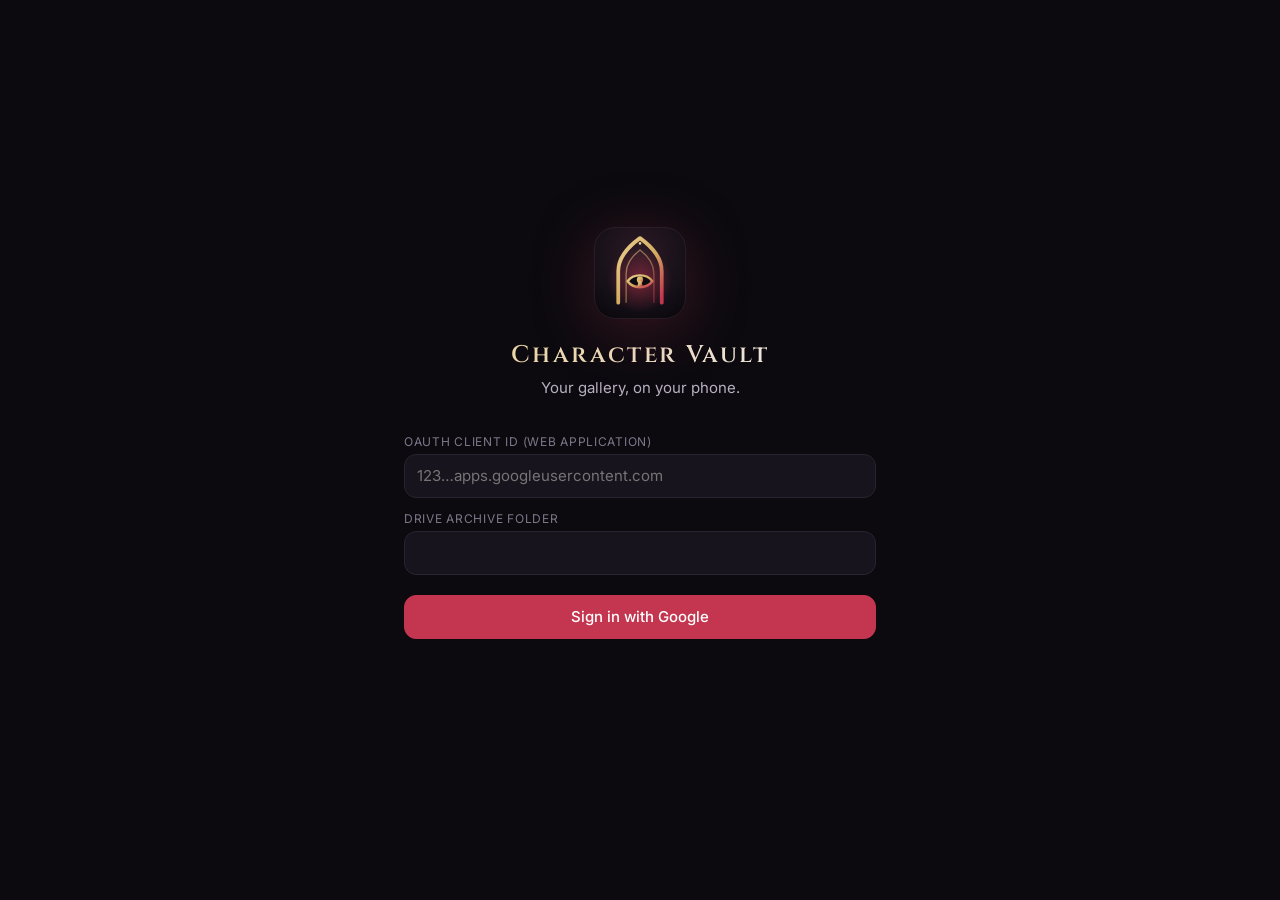
==== web_app/index.html @ b10f339a "9.0.5: no local budget on PC and phone (OpenAI balance is the limit); phone keeps refusal reasons vi" ====
<!doctype html>
<html lang="en">
<head>
<meta charset="utf-8">
<meta name="viewport" content="width=device-width, initial-scale=1, viewport-fit=cover">
<meta name="theme-color" content="#0c0a0f">
<title>Character Vault</title>
<link rel="manifest" href="manifest.webmanifest">
<link rel="icon" href="icon-192.png">
<link rel="apple-touch-icon" href="icon-192.png">
<link rel="preconnect" href="https://fonts.googleapis.com">
<link href="https://fonts.googleapis.com/css2?family=Cinzel:wght@600&family=Inter:wght@400;500;600&display=swap" rel="stylesheet">
<script>
if (!window.CVNative) {
  const authScript = document.createElement("script");
  authScript.src = "https://accounts.google.com/gsi/client";
  authScript.async = true;
  document.head.appendChild(authScript);
}
</script>
<style>
:root{
  --bg0:#0c0a0f;--bg1:#121016;--bg2:#18141d;--bg3:#201b26;--bg4:#29222f;
  --border:#2a2330;--border2:#3b3243;--text:#efe9f2;--text2:#b8afc1;--text3:#7f768a;
  --accent:#c4364f;--accent2:#d84b65;--accent-soft:#3a1b24;--gold:#d4ac62;--ok:#4cc38a;--warn:#e5a84a;--danger:#ec5b5b;--ai:#a48bff;
  --r:14px;--safe-b:env(safe-area-inset-bottom,0px);--safe-t:env(safe-area-inset-top,0px);
}
*{box-sizing:border-box;-webkit-tap-highlight-color:transparent}
html,body{margin:0;background:var(--bg0);color:var(--text);font:15px/1.45 Inter,system-ui,sans-serif;overscroll-behavior-y:contain}
button,input,select,textarea{font:inherit;color:inherit}
button{cursor:pointer}
.hidden{display:none!important}
header.top{position:sticky;top:0;z-index:20;background:linear-gradient(var(--bg0) 75%,rgba(12,10,15,.85));padding:calc(10px + var(--safe-t)) 14px 8px;backdrop-filter:blur(8px)}
.brand{display:flex;align-items:center;gap:10px}
.brand img{width:30px;height:30px;border-radius:8px}
.brand h1{font:600 15px/1 Cinzel,serif;letter-spacing:.08em;margin:0;flex:1;white-space:nowrap;overflow:hidden;text-overflow:ellipsis}
.brand small{display:block;font:500 11px Inter;color:var(--text3);letter-spacing:0;margin-top:3px}
.icon-btn{width:38px;height:38px;border-radius:12px;border:1px solid var(--border);background:var(--bg2);display:grid;place-items:center;padding:0;flex:none}
.icon-btn svg{width:19px;height:19px;stroke:var(--text2);fill:none;stroke-width:1.8;stroke-linecap:round;stroke-linejoin:round}
.icon-btn.on{background:var(--accent-soft);border-color:var(--accent)}
.icon-btn.on svg{stroke:var(--accent2)}
.searchrow{display:flex;gap:8px;margin-top:10px}
.search{flex:1;display:flex;align-items:center;gap:8px;background:var(--bg2);border:1px solid var(--border);border-radius:12px;padding:0 12px;height:42px}
.search svg{width:17px;height:17px;stroke:var(--text3);fill:none;stroke-width:2;flex:none}
.search input{flex:1;background:none;border:0;outline:0;min-width:0}
.chips{display:flex;gap:6px;overflow-x:auto;padding:10px 0 2px;scrollbar-width:none}
.chips::-webkit-scrollbar{display:none}
.chip{flex:none;border:1px solid var(--border);background:var(--bg2);color:var(--text2);border-radius:999px;padding:6px 12px;font-size:13px;white-space:nowrap}
.chip.on{background:var(--accent);border-color:var(--accent);color:#fff}
.chip.x::after{content:" ×";opacity:.8}
main{padding:6px 10px calc(84px + var(--safe-b))}
.status{color:var(--text3);font-size:12.5px;padding:2px 4px 8px;display:flex;justify-content:space-between;gap:8px}
.grid{display:grid;grid-template-columns:repeat(auto-fill,minmax(108px,1fr));gap:6px}
.card{position:relative;aspect-ratio:4/5;border-radius:10px;overflow:hidden;background:var(--bg2);border:0;padding:0}
.card img{width:100%;height:100%;object-fit:cover;display:block;opacity:0;transition:opacity .25s}
.card img.ok{opacity:1}
.card .badge{position:absolute;top:5px;right:5px;font-size:11px;background:rgba(12,10,15,.72);border-radius:999px;padding:1px 6px;color:var(--gold)}
.card .ph{position:absolute;inset:0;display:grid;place-items:center;color:var(--text3);font-size:11px;padding:6px;text-align:center}
/* Never draw an image title over its pixels. Keep names in details and accessibility labels. */
.card .ph:has(+ img.ok){display:none}
.card.blur img{filter:blur(14px)}
.sentinel{height:40px}
.pending{margin:0 0 14px}
.pending .ph-head{display:flex;align-items:center;gap:8px;margin:2px 4px 8px;font-size:13px;color:var(--text2)}
.pending .ph-head b{color:var(--gold);font-weight:600}
.pending .row-scroll{display:flex;gap:6px;overflow-x:auto;scrollbar-width:none;padding-bottom:2px}
.pending .row-scroll::-webkit-scrollbar{display:none}
.pending .card{flex:none;width:96px;border:1px dashed var(--gold)}
.pending .card .badge{color:var(--gold);left:5px;right:auto}
.list{display:grid;grid-template-columns:repeat(auto-fill,minmax(150px,1fr));gap:10px}
.ent{background:var(--bg1);border:1px solid var(--border);border-radius:var(--r);overflow:hidden;text-align:left;padding:0}
.ent .cv{aspect-ratio:4/5;background:var(--bg2)}
.ent .cv img{width:100%;height:100%;object-fit:cover;display:block;opacity:0;transition:opacity .25s}
.ent .cv img.ok{opacity:1}
.ent b{display:block;padding:8px 10px 0;font-weight:600;font-size:14px;white-space:nowrap;overflow:hidden;text-overflow:ellipsis}
.ent span{display:block;padding:0 10px 9px;color:var(--text3);font-size:12px}
.section-title{display:flex;align-items:center;gap:10px;margin:6px 4px 12px}
.section-title h2{font:600 18px Cinzel,serif;margin:0;flex:1;letter-spacing:.04em}
nav.tabs{position:fixed;left:0;right:0;bottom:0;z-index:30;display:grid;grid-template-columns:repeat(7,1fr);background:rgba(18,16,22,.96);border-top:1px solid var(--border);padding:6px 4px calc(6px + var(--safe-b));backdrop-filter:blur(10px)}
nav.tabs button{background:none;border:0;display:flex;flex-direction:column;align-items:center;gap:3px;font-size:10px;color:var(--text3);padding:4px 0;min-width:0}
nav.tabs button span{max-width:100%;overflow:hidden;text-overflow:ellipsis;white-space:nowrap}
nav.tabs svg{width:22px;height:22px;stroke:currentColor;fill:none;stroke-width:1.8;stroke-linecap:round;stroke-linejoin:round}
nav.tabs button.on{color:var(--accent2)}
nav.tabs .add{color:#fff}
nav.tabs .add span.ic{background:var(--accent);width:44px;height:30px;border-radius:12px;display:grid;place-items:center}
.sheet{position:fixed;inset:0;z-index:50;background:var(--bg0);overflow-y:auto;-webkit-overflow-scrolling:touch}
.sheet .bar{position:sticky;top:0;z-index:2;display:flex;align-items:center;gap:8px;padding:calc(8px + var(--safe-t)) 10px 8px;background:rgba(12,10,15,.9);backdrop-filter:blur(8px)}
.sheet .bar .t{flex:1;font-weight:600;white-space:nowrap;overflow:hidden;text-overflow:ellipsis}
.viewer{position:relative;background:#000;height:62vh;overflow:auto;display:flex;align-items:center;justify-content:center;touch-action:pan-x pan-y pinch-zoom}
.viewer img{max-width:100%;max-height:100%;object-fit:contain;transition:transform .2s}
.viewer.zoom{display:block}
.viewer.zoom img{max-width:none;max-height:none;width:250%}
.viewer .spin{position:absolute;bottom:10px;left:50%;transform:translateX(-50%);font-size:12px;color:var(--text2);background:rgba(0,0,0,.5);padding:3px 10px;border-radius:999px}
.info{padding:14px 14px calc(30px + var(--safe-b))}
.info h3{font-size:18px;margin:0 0 4px;display:flex;gap:8px;align-items:flex-start}
.info h3 span{flex:1}
.meta{color:var(--text3);font-size:12.5px;margin-bottom:12px}
.row{display:flex;gap:8px;align-items:center;flex-wrap:wrap;margin:10px 0}
.stars button{background:none;border:0;padding:2px;font-size:24px;line-height:1;color:var(--border2)}
.stars button.on{color:var(--gold)}
.fav{font-size:22px;background:var(--bg2);border:1px solid var(--border);border-radius:12px;height:40px;min-width:44px}
.fav.on{background:var(--accent-soft);border-color:var(--accent)}
.lbl{font-size:11px;letter-spacing:.08em;color:var(--text3);text-transform:uppercase;margin:16px 0 6px}
.tagwrap{display:flex;flex-wrap:wrap;gap:6px}
.tag{border:1px solid var(--border);background:var(--bg2);border-radius:999px;padding:4px 10px;font-size:12.5px;color:var(--text2)}
.tag.p{border-color:var(--accent);color:var(--text)}
.tag.t{border-color:#2f5a49;color:#bfe9d6}
.desc{color:var(--text2);font-size:14px;white-space:pre-wrap}
textarea,input.txt,select{width:100%;background:var(--bg2);border:1px solid var(--border);border-radius:12px;padding:10px 12px;outline:0}
textarea{min-height:76px;resize:vertical}
.btn{border:1px solid var(--border2);background:var(--bg3);border-radius:12px;padding:10px 14px;font-weight:500;display:inline-flex;align-items:center;gap:8px}
.btn.primary{background:var(--accent);border-color:var(--accent);color:#fff}
.btn svg{width:18px;height:18px;flex:none;stroke:currentColor;fill:none;stroke-width:1.8;stroke-linecap:round;stroke-linejoin:round}
a.btn{color:var(--text);text-decoration:none}
label.btn{cursor:pointer}
.btn.wide{width:100%;justify-content:center}
.btn:disabled{opacity:.5}
.panel{background:var(--bg1);border:1px solid var(--border);border-radius:var(--r);padding:16px;margin-bottom:14px}
.panel h4{margin:0 0 6px;font-size:15px}
.muted{color:var(--text3);font-size:13px}
.up{display:flex;gap:10px;align-items:center;padding:8px 0;border-bottom:1px solid var(--border)}
.up img{width:48px;height:48px;border-radius:8px;object-fit:cover;background:var(--bg2)}
.up .n{flex:1;min-width:0}
.up .n b{display:block;font-weight:500;font-size:13.5px;white-space:nowrap;overflow:hidden;text-overflow:ellipsis}
.up progress{width:100%;height:5px;accent-color:var(--accent)}
.toast{position:fixed;left:50%;bottom:calc(86px + var(--safe-b));transform:translateX(-50%);z-index:80;background:var(--bg4);border:1px solid var(--border2);padding:10px 16px;border-radius:12px;font-size:13.5px;max-width:92vw;box-shadow:0 8px 30px rgba(0,0,0,.5)}
.banner{background:var(--accent-soft);border:1px solid var(--accent);border-radius:12px;padding:10px 12px;margin:0 0 10px;display:flex;gap:10px;align-items:center;font-size:13.5px}
.banner span{flex:1}
.filters label{display:block;margin:12px 0 4px;font-size:12px;color:var(--text3);letter-spacing:.06em;text-transform:uppercase}
.switch{display:flex;align-items:center;justify-content:space-between;gap:10px;padding:10px 0}
.switch input{width:22px;height:22px;accent-color:var(--accent)}
.empty{color:var(--text3);text-align:center;padding:50px 20px}
.login{min-height:100vh;display:flex;flex-direction:column;justify-content:center;padding:24px;max-width:520px;margin:0 auto}
.login img{width:84px;height:84px;border-radius:20px;margin:0 auto 16px;display:block}
.login h1{font:600 24px Cinzel,serif;text-align:center;letter-spacing:.1em;margin:0 0 6px}
.login p{color:var(--text2);text-align:center;margin:0 0 22px}
.login label{display:block;font-size:12px;color:var(--text3);margin:12px 0 4px;letter-spacing:.06em;text-transform:uppercase}
@media(min-width:700px){.grid{grid-template-columns:repeat(auto-fill,minmax(150px,1fr))}.viewer{height:70vh}}

/* Ultimate statistics: responsive and touch-friendly, no external chart engine. */
.viz-kpis{display:grid;grid-template-columns:repeat(2,minmax(0,1fr));gap:9px;margin-bottom:14px}
.viz-kpi{background:var(--bg2);border:1px solid var(--border);border-radius:13px;padding:14px}
.viz-kpi strong{display:block;font-size:24px;letter-spacing:-.04em;font-variant-numeric:tabular-nums}
.viz-kpi span{font-size:11px;color:var(--text3);text-transform:uppercase;letter-spacing:.04em}
.viz-sub{color:var(--text3);font-size:12px;margin:4px 0 12px}
.viz-grid{display:grid;gap:12px;grid-template-columns:minmax(0,1fr)}
.viz-bar{display:grid;grid-template-columns:minmax(66px,105px) minmax(0,1fr) 40px;gap:7px;align-items:center;width:100%;padding:10px 1px;border:0;border-bottom:1px solid var(--border);background:transparent;text-align:left;font-size:12px;color:var(--text2)}
.viz-bar:active{opacity:.7}
.viz-bar .viz-track{height:11px;border-radius:9px;overflow:hidden;background:var(--bg4)}
.viz-bar .viz-fill{display:block;height:100%;border-radius:9px;background:linear-gradient(90deg,var(--accent),var(--gold))}
.viz-bar b{text-align:right;font-variant-numeric:tabular-nums;color:var(--text)}
.viz-donut{width:155px;height:155px;margin:8px auto;border-radius:50%;display:grid;place-items:center}
.viz-donut .center{width:113px;height:113px;border-radius:50%;background:var(--bg1);display:flex;align-items:center;justify-content:center;flex-direction:column}
.viz-donut strong{font-size:28px}
.viz-legend{display:flex;gap:6px;flex-wrap:wrap;justify-content:center}
.viz-legend span{font-size:11px;color:var(--text2)}
.viz-legend i{display:inline-block;width:8px;height:8px;border-radius:2px;margin-right:4px}
.viz-matrix{display:grid;gap:4px;overflow-x:auto;font-size:11px}
.viz-matrix button{min-height:32px;border:1px solid var(--border);border-radius:7px;font-weight:600;min-width:0}
.viz-matrix .viz-head{text-align:center;overflow:hidden;text-overflow:ellipsis;white-space:nowrap;color:var(--text2);font-size:10px;align-self:center}
.viz-matrix .viz-row-head{text-align:right;padding-right:5px;overflow:hidden;text-overflow:ellipsis;white-space:nowrap}
.viz-timeline{width:100%;height:auto;display:block;min-height:124px;max-height:220px}
@media(min-width:780px){.viz-kpis{grid-template-columns:repeat(4,1fr)}.viz-grid{grid-template-columns:minmax(0,1.4fr) minmax(240px,1fr)}}
</style>
<link rel="stylesheet" href="ui72.css">
</head>
<body>
<div id="app"></div>
<script>
"use strict";
/* ============================================================= costanti e stato */
const SCOPE = "https://www.googleapis.com/auth/drive";
const API = "https://www.googleapis.com/drive/v3";
const UPLOAD = "https://www.googleapis.com/upload/drive/v3";
const DEFAULT_ROOT = "";
const INDEX_NAME = "indice_web.json.gz";
const PAGE = 120;
const GROUPS = {donna: "Women", uomo: "Men", altro: "Creatures and others"};

const S = {
  token: null, tokenExp: 0, tokenClient: null, pendingLogin: null,
  folders: null, index: null, byId: new Map(), entById: new Map(), thingById: new Map(), hay: new Map(),
  ops: load("cv_ops", []), query: "", filters: load("cv_filters", {}), view: "gallery", list: [], shown: 0,
  statsFilters: load("cv_v7_stats_filters", {hair_color:"black",eye_color:"green",logic:"AND"}),
  packs: new Map(), packOrder: [], packWait: new Map(), detailList: [], blurExplicit: load("cv_blur", false),
  pending: [], localUploads: new Map(),
};
function load(k, d){ try { const v = localStorage.getItem(k); return v ? JSON.parse(v) : d; } catch(e){ return d; } }
function save(k, v){ try { localStorage.setItem(k, JSON.stringify(v)); } catch(e){} }
const $ = (sel, root=document) => root.querySelector(sel);
function esc(s){ return String(s ?? "").replace(/[&<>"']/g, c => ({"&":"&amp;","<":"&lt;",">":"&gt;",'"':"&quot;","'":"&#39;"}[c])); }
function displayLabel(value){ return S.index?.labels?.[value] || value; }
function norm(s){ return String(s || "").normalize("NFD").replace(/[̀-ͯ]/g, "").toLowerCase(); }
function folderId(text){ const m = String(text||"").match(/\/folders\/([A-Za-z0-9_-]{10,})/) || String(text||"").match(/[?&]id=([A-Za-z0-9_-]{10,})/); return m ? m[1] : (/^[A-Za-z0-9_-]{10,}$/.test(String(text||"").trim()) ? String(text).trim() : ""); }
function toast(text, ms=3200){ const t = document.createElement("div"); t.className = "toast"; t.textContent = text; document.body.appendChild(t); setTimeout(() => t.remove(), ms); }
const ICONS = {
  grid:'<rect x="3" y="3" width="7" height="7" rx="1.6"/><rect x="14" y="3" width="7" height="7" rx="1.6"/><rect x="3" y="14" width="7" height="7" rx="1.6"/><rect x="14" y="14" width="7" height="7" rx="1.6"/>',
  users:'<circle cx="9" cy="8" r="3.5"/><path d="M2.5 20c0-3.6 2.9-6 6.5-6s6.5 2.4 6.5 6"/><path d="M16 4.5a3.5 3.5 0 0 1 0 7M18 14c2.2.6 3.5 2.6 3.5 6"/>',
  layers:'<path d="m12 3 9 5-9 5-9-5z"/><path d="m3 13 9 5 9-5"/>',
  plus:'<path d="M12 5v14M5 12h14"/>', cog:'<circle cx="12" cy="12" r="3"/><path d="M19.4 15a1.7 1.7 0 0 0 .3 1.8l.1.1a2 2 0 1 1-2.8 2.8l-.1-.1a1.7 1.7 0 0 0-1.8-.3 1.7 1.7 0 0 0-1 1.5V21a2 2 0 1 1-4 0v-.1a1.7 1.7 0 0 0-1.1-1.5 1.7 1.7 0 0 0-1.8.3l-.1.1a2 2 0 1 1-2.8-2.8l.1-.1a1.7 1.7 0 0 0 .3-1.8 1.7 1.7 0 0 0-1.5-1H3a2 2 0 1 1 0-4h.1a1.7 1.7 0 0 0 1.5-1.1 1.7 1.7 0 0 0-.3-1.8l-.1-.1a2 2 0 1 1 2.8-2.8l.1.1a1.7 1.7 0 0 0 1.8.3H9a1.7 1.7 0 0 0 1-1.5V3a2 2 0 1 1 4 0v.1a1.7 1.7 0 0 0 1 1.5 1.7 1.7 0 0 0 1.8-.3l.1-.1a2 2 0 1 1 2.8 2.8l-.1.1a1.7 1.7 0 0 0-.3 1.8V9a1.7 1.7 0 0 0 1.5 1H21a2 2 0 1 1 0 4h-.1a1.7 1.7 0 0 0-1.5 1z"/>',
  search:'<circle cx="11" cy="11" r="7"/><path d="m20 20-3.5-3.5"/>', filter:'<path d="M3 5h18l-7 8v6l-4 2v-8z"/>',
  back:'<path d="M15 5l-7 7 7 7"/>', refresh:'<path d="M20 11a8 8 0 0 0-14.6-4.5L3 9"/><path d="M3 4v5h5"/><path d="M4 13a8 8 0 0 0 14.6 4.5L21 15"/><path d="M21 20v-5h-5"/>',
  download:'<path d="M12 3v12"/><path d="m7 10 5 5 5-5"/><path d="M4 17v2a2 2 0 0 0 2 2h12a2 2 0 0 0 2-2v-2"/>', edit:'<path d="M4 20h4L19 9l-4-4L4 16z"/>',
  ext:'<path d="M14 4h6v6"/><path d="M20 4 10 14"/><path d="M19 14v5a1 1 0 0 1-1 1H5a1 1 0 0 1-1-1V6a1 1 0 0 1 1-1h5"/>', camera:'<path d="M4 8h3l2-3h6l2 3h3v11H4z"/><circle cx="12" cy="13" r="3.5"/>',
  image:'<rect x="3" y="4" width="18" height="16" rx="2"/><circle cx="8.5" cy="9.5" r="1.5"/><path d="m21 16-5-5-9 9"/>',
};
const ico = n => `<svg viewBox="0 0 24 24">${ICONS[n]}</svg>`;
// Logo inside the page (7.2): never a broken image, animated on the welcome/loading screens.
let logoSeq = 0;
function logoSvg(size, cls=""){
  const n = ++logoSeq, g = "cvlg" + n, bg = "cvlb" + n, gl = "cvlw" + n;
  return `<svg class="cv-logo ${cls}" width="${size}" height="${size}" viewBox="0 0 512 512" aria-hidden="true">
    <defs><linearGradient id="${g}" x1="0" y1="0" x2=".9" y2="1"><stop offset="0" stop-color="#ead08f"/><stop offset=".55" stop-color="#d4ac62"/><stop offset="1" style="stop-color:var(--accent)"/></linearGradient>
      <radialGradient id="${bg}" cx=".5" cy=".3" r=".8"><stop offset="0" stop-color="#2d1a26"/><stop offset=".7" stop-color="#140f17"/><stop offset="1" stop-color="#0a080c"/></radialGradient>
      <radialGradient id="${gl}" cx=".5" cy=".58" r=".35"><stop offset="0" style="stop-color:var(--accent)" stop-opacity=".5"/><stop offset="1" style="stop-color:var(--accent)" stop-opacity="0"/></radialGradient></defs>
    <rect x="12" y="12" width="488" height="488" rx="112" fill="url(#${bg})"/>
    <rect class="lg-glow" x="12" y="12" width="488" height="488" rx="112" fill="url(#${gl})"/>
    <rect x="13.5" y="13.5" width="485" height="485" rx="110" fill="none" stroke="#3b2a36" stroke-width="3"/>
    <path class="lg-draw" pathLength="1" d="M140 414 V246 C140 166 198 112 256 70 C314 112 372 166 372 246 V414" fill="none" stroke="url(#${g})" stroke-width="20" stroke-linejoin="round" stroke-linecap="round"/>
    <path class="lg-draw lg-d2" pathLength="1" d="M182 414 V258 C182 204 218 162 256 133 C294 162 330 204 330 258 V414" fill="none" stroke="url(#${g})" stroke-width="7" stroke-opacity=".55"/>
    <path class="lg-draw lg-d3" pathLength="1" d="M112 414 H400" fill="none" stroke="url(#${g})" stroke-width="20" stroke-linecap="round"/>
    <g class="lg-eye"><path d="M190 300 C220 258 292 258 322 300 C292 342 220 342 190 300 Z" fill="#0d0a10" stroke="url(#${g})" stroke-width="13" stroke-linejoin="round"/>
      <circle cx="256" cy="292" r="17" fill="url(#${g})"/><path d="M248 298 L242 326 H270 L264 298 Z" fill="url(#${g})"/></g>
    <circle class="lg-star" cx="256" cy="98" r="7" fill="#ead08f"/></svg>`;
}

/* ============================================================= accesso Google */
// Dentro l'app Android (CVNative): accesso con l'account del telefono, senza ID client da incollare.
const NATIVE = !!window.CVNative;
function clientId(){ return NATIVE ? "android" : (localStorage.getItem("cv_client_id") || ""); }
function rootId(){ return folderId(localStorage.getItem("cv_root") || DEFAULT_ROOT); }
function restoreToken(){
  try { const t = JSON.parse(sessionStorage.getItem("cv_token") || "null"); if (t && t.exp > Date.now()) { S.token = t.v; S.tokenExp = t.exp; } } catch(e){}
}
function initAuth(){
  if (S.tokenClient || !window.google?.accounts?.oauth2 || !clientId()) return !!S.tokenClient;
  S.tokenClient = google.accounts.oauth2.initTokenClient({
    client_id: clientId(), scope: SCOPE,
    callback: r => {
      const p = S.pendingLogin; S.pendingLogin = null;
      if (r.error) { p?.rej(new Error(r.error_description || r.error)); return; }
      S.token = r.access_token; S.tokenExp = Date.now() + (Number(r.expires_in || 3600) - 90) * 1000;
      try { sessionStorage.setItem("cv_token", JSON.stringify({v: S.token, exp: S.tokenExp})); } catch(e){}
      localStorage.setItem("cv_logged", "1");
      p?.res();
    },
    error_callback: e => { const p = S.pendingLogin; S.pendingLogin = null; p?.rej(new Error(e?.message || e?.type || "sign-in canceled")); },
  });
  return true;
}
function setToken(value, seconds){
  S.token = value; S.tokenExp = Date.now() + Math.max(60, Number(seconds || 3000) - 90) * 1000;
  try { sessionStorage.setItem("cv_token", JSON.stringify({v: S.token, exp: S.tokenExp})); } catch(e){}
  localStorage.setItem("cv_logged", "1");
}
let nativeWait = null;
window.__cvNativeToken = (token, seconds, error) => {
  const p = nativeWait; nativeWait = null;
  if (token) { setToken(token, seconds); p?.res(); } else p?.rej(new Error(error === "consent_required" ? "Google sign-in is required" : (error || "sign-in failed")));
};
function nativeLogin(interactive){
  if (nativeWait) return nativeWait.promise;
  let res, rej; const promise = new Promise((a, b) => { res = a; rej = b; });
  nativeWait = {res, rej, promise};
  window.CVNative.requestToken(!!interactive);
  return promise;
}
function login(prompt=""){
  if (NATIVE) return nativeLogin(prompt !== "");
  return new Promise((res, rej) => {
    if (!initAuth()) { rej(new Error("Google sign-in service has not loaded")); return; }
    S.pendingLogin = {res, rej};
    S.tokenClient.requestAccessToken({prompt});
  });
}
class AuthNeeded extends Error {}
async function api(url, opts={}, raw=false, retried=false){
  if (!S.token || Date.now() > S.tokenExp) {
    // Nell'app il token si rinnova da solo, in silenzio; nel browser serve un tocco su «Reconnect».
    if (NATIVE) { try { await nativeLogin(false); } catch(e) { showReconnect(); throw new AuthNeeded("session expired"); } }
    else { showReconnect(); throw new AuthNeeded("session expired"); }
  }
  const headers = Object.assign({Authorization: "Bearer " + S.token}, opts.headers || {});
  const r = await fetch(url, Object.assign({}, opts, {headers}));
  if (r.status === 401) {
    if (NATIVE && !retried) { window.CVNative.invalidateToken(S.token); S.token = null; return api(url, opts, raw, true); }
    S.token = null; showReconnect(); throw new AuthNeeded("session expired");
  }
  if (!r.ok && !raw) { let m = r.status + ""; try { m = (await r.json()).error.message || m; } catch(e){} throw new Error("Drive: " + m); }
  return r;
}
async function apiJson(url, opts){ return (await api(url, opts)).json(); }
function showReconnect(){
  if ($("#reconnect")) return;
  const b = document.createElement("div");
  b.id = "reconnect"; b.className = "banner"; b.style.cssText = "position:fixed;top:calc(8px + var(--safe-t));left:10px;right:10px;z-index:90";
  b.innerHTML = `<span>Google session expired.</span><button class="btn primary">Reconnect</button>`;
  b.querySelector("button").onclick = async () => { try { await login(NATIVE ? "consent" : ""); b.remove(); toast("Reconnected"); render(); } catch(e){ toast(e.message); } };
  document.body.appendChild(b);
}

/* ============================================================= Drive */
async function children(parent, name, folders, fresh=false){
  let q = `'${parent}' in parents and trashed=false`;
  if (name) q += ` and name='${name.replace(/'/g, "\\'")}'`;
  if (folders === true) q += " and mimeType='application/vnd.google-apps.folder'";
  const p = new URLSearchParams({q, fields: "files(id,name,modifiedTime,size,version)", pageSize: "100", supportsAllDrives: "true", includeItemsFromAllDrives: "true"});
  return (await apiJson(`${API}/files?${p}`, fresh ? {cache: "no-store"} : undefined)).files || [];
}
async function media(id){ return (await api(`${API}/files/${id}?alt=media&supportsAllDrives=true`)).arrayBuffer(); }
async function resolveFolders(){
  if (S.folders) return S.folders;
  const root = rootId();
  const web = (await children(root, "web", true))[0];
  if (!web) throw new Error("The archive has no web index yet. Open Character Vault on the desktop and wait for its first publication.");
  const mod = (await children(web.id, "modifiche", true))[0];
  S.folders = {root, web: web.id, modifiche: mod ? mod.id : ""};
  return S.folders;
}
async function gunzipJson(buf){
  const stream = new Blob([buf]).stream().pipeThrough(new DecompressionStream("gzip"));
  return JSON.parse(await new Response(stream).text());
}

/* ============================================================= indice */
async function loadIndex(force=false){
  const f = await resolveFolders();
  const file = (await children(f.web, INDEX_NAME, false, NATIVE))[0];
  if (!file) throw new Error("The desktop has not published an index yet.");
  const cache = await caches.open("cv-data");
  const key = "https://cv.local/index";
  const hit = await cache.match(key);
  // On Android, a Drive index can be overwritten under the same file ID.
  // Compare Drive's file version as well as its modification timestamp to
  // prevent a stale WebView cache from hiding newly published photographs.
  const revision = [file.id, file.version || "", file.modifiedTime || "", file.size || ""].join(":");
  const same = NATIVE ? hit?.headers.get("x-drive-revision") === revision
                      : hit?.headers.get("x-mod") === file.modifiedTime;
  if (!force && hit && same) {
    setIndex(await hit.json());
    return false;
  }
  const data = await gunzipJson(await media(file.id));
  await cache.put(key, new Response(JSON.stringify(data), {headers: {"x-mod": file.modifiedTime, "x-drive-revision": revision, "content-type": "application/json"}}));
  setIndex(data);
  return true;
}
async function loadCachedIndex(){
  try { const hit = await (await caches.open("cv-data")).match("https://cv.local/index"); if (hit) { setIndex(await hit.json()); return true; } } catch(e){}
  return false;
}
function setIndex(data){
  S.index = data;
  if (NATIVE) { try { window.CVNative.setContext(data.inbox || ""); } catch(e){} }
  S.byId = new Map(data.images.map(x => [x.i, x]));
  S.subjectById = new Map((data.subjects||[]).map(x=>[x.id,x]));
  S.entById = new Map(data.entities.map(x => [x.id, x]));
  S.thingById = new Map(data.things.map(x => [x.id, x]));
  // modifiche già applicate dal PC (indice generato dopo l'invio) non servono più
  S.ops = S.ops.filter(o => !(o.sent && data.generated_ts > o.sentAt + 180));
  save("cv_ops", S.ops);
  applyOverlay();
  S.hay = new Map();
}
function applyOverlay(){
  for (const o of S.ops) {
    if (o.image && S.byId.has(o.image)) {
      const it = S.byId.get(o.image);
      if (o.op === "favorite") it.fav = o.value ? 1 : 0;
      if (o.op === "rating") it.r = o.value;
      if (o.op === "notes") it.n = o.value;
      if (o.op === "title") it.t = o.value;
    }
    if (o.op === "entity_name" && S.entById.has(o.entity)) S.entById.get(o.entity).name = o.value || S.entById.get(o.entity).name;
    if (o.op === "thing_name" && S.thingById.has(o.thing)) S.thingById.get(o.thing).name = o.value || S.thingById.get(o.thing).name;
  }
}
function haystack(it){
  let h = S.hay.get(it.i);
  if (h === undefined) {
    const names = (it.e || []).map(id => S.entById.get(id)?.name || "").join(" ") + " " + (it.th || []).map(id => S.thingById.get(id)?.name || "").join(" ");
    h = norm([it.t, it.f, it.c, it.sc, it.s, it.st, it.cr, (it.tg || []).join(" "), it.d, it.n, names, it.i].join(" "));
    S.hay.set(it.i, h);
  }
  return h;
}

/* ============================================================= foto awaiting desktop processing */
// Le foto caricate (da questo o da un altro telefono) restano nella cartella di origine finché un PC non le
// importa: si mostrano subito, poi diventano records complete quando il PC ripubblica l'indice.
async function loadPending(){
  const inbox = S.index?.inbox;
  if (!inbox) { S.pending = []; return; }
  const p = new URLSearchParams({q: `'${inbox}' in parents and trashed=false and (mimeType contains 'image/' or mimeType contains 'video/')`,
    fields: "files(id,name,mimeType,createdTime,thumbnailLink,size)", orderBy: "createdTime desc", pageSize: "200",
    supportsAllDrives: "true", includeItemsFromAllDrives: "true"});
  try {
    // Already imported by the desktop (complete record in the gallery): do not list them twice.
    const done = new Set(S.index?.inbox_done || []);
    S.pending = ((await apiJson(`${API}/files?${p}`)).files || []).filter(f => !done.has(f.id));
  }
  catch(e) { if (!(e instanceof AuthNeeded)) S.pending = S.pending || []; }
}
async function pendingSrc(f){
  if (S.localUploads.has(f.id)) return S.localUploads.get(f.id);
  if (f.thumbnailLink) return f.thumbnailLink.replace(/=s\d+$/, "=s400");
  const u = URL.createObjectURL(new Blob([await media(f.id)])); S.localUploads.set(f.id, u); return u;
}
function pendingHtml(){
  if (!S.pending.length || S.query || activeFilterChips().length) return "";
  return `<section class="pending"><div class="ph-head">⏳ <b>${S.pending.length} awaiting desktop processing</b><span class="muted">· complete records appear after desktop processing</span></div>
    <div class="row-scroll">${S.pending.map(f => `<button class="card" data-pending="${esc(f.id)}">${(f.mimeType || "").startsWith("video/") ? '<div class="ph">▶ Video</div>' : `<img alt="" data-pid="${esc(f.id)}">`}<span class="badge">⏳</span></button>`).join("")}</div></section>`;
}
function bindPending(){
  document.querySelectorAll("img[data-pid]").forEach(img => {
    const f = S.pending.find(x => x.id === img.dataset.pid); if (!f) return;
    pendingSrc(f).then(u => { img.src = u; img.onload = () => img.classList.add("ok");
      img.onerror = async () => { if (img.dataset.retry) return; img.dataset.retry = "1"; f.thumbnailLink = ""; try { img.src = await pendingSrc(f); } catch(e){} }; }).catch(() => {});
  });
  document.querySelectorAll("[data-pending]").forEach(b => b.onclick = () => openPending(b.dataset.pending));
}
function openPending(id){
  const f = S.pending.find(x => x.id === id); if (!f) return;
  const d = document.createElement("div"); d.className = "sheet"; d.id = "detail";
  d.innerHTML = `<div class="bar"><button class="icon-btn" id="pback">${ico("back")}</button><div class="t">${esc(f.name)}</div></div>
    <div class="viewer"><img id="pimg" alt=""><div class="spin" id="pspin">loading…</div></div>
    <div class="info"><h3><span>${esc(f.name)}</span></h3>
      <div class="meta">Uploaded on ${new Date(f.createdTime).toLocaleString("en-US")}${f.size ? ` · ${f.size >= 1e6 ? (f.size / 1e6).toFixed(1) + " MB" : Math.max(1, Math.round(f.size / 1e3)) + " KB"}` : ""}</div>
      <div class="banner"><span>⏳ Awaiting desktop processing: when Character Vault opens on a desktop, the asset is imported, recognized and described by Codex, then appears here as a complete record.</span></div></div>`;
  document.body.appendChild(d); document.body.style.overflow = "hidden";
  history.pushState({detail: id}, "");
  $("#pback").onclick = () => history.back();
  if ((f.mimeType || "").startsWith("video/")) {
    if (S.localUploads.has(f.id)) {
      $("#pimg").outerHTML = '<video id="pvideo" controls playsinline style="max-width:100%;max-height:70vh"></video>';
      $("#pvideo").src = S.localUploads.get(f.id);
      $("#pspin")?.remove();
    } else {
      $("#pspin").remove();
      const viewer = d.querySelector(".viewer");
      viewer.insertAdjacentHTML("beforeend", playOverlay());
      $("#vplay").onclick = () => playVideo(f.id, f.name, viewer);
    }
    return;
  }
  const show = u => { $("#pimg").src = u; $("#pspin")?.remove(); };
  if (S.localUploads.has(f.id)) show(S.localUploads.get(f.id));
  else media(f.id).then(buf => { const u = URL.createObjectURL(new Blob([buf])); S.localUploads.set(f.id, u); show(u); })
    .catch(() => { const s = $("#pspin"); if (s) s.textContent = "preview unavailable"; });
}

// Foto inviate dal ritaglio nativo o da «Condividi»: compaiono subito tra quelle in attesa.
window.__cvNativeUploaded = async n => {
  toast(`${n} ${n === 1 ? "photo added" : "photos added"}: awaiting desktop processing`);
  await loadPending(); if (location.hash.startsWith("#/add")) go("#/"); else render();
};

/* ============================================================= riproduzione video */
// App Android: player nativo che trasmette da Drive (salto avanti/indietro, nessun download completo).
// Browser: il video viene scaricato e poi riprodotto nella pagina (i video lunghi richiedono tempo e dati).
async function playVideo(fileId, title, container){
  if (NATIVE && window.CVNative.playVideo) { window.CVNative.playVideo(fileId, title || "Video"); return; }
  container.innerHTML = `<div class="spin" id="vprog">downloading video…</div>`;
  try {
    const r = await api(`${API}/files/${fileId}?alt=media&supportsAllDrives=true`);
    const total = Number(r.headers.get("content-length") || 0);
    const reader = r.body.getReader(); const parts = []; let got = 0;
    for (;;) {
      const {done, value} = await reader.read(); if (done) break;
      parts.push(value); got += value.length;
      const p = $("#vprog"); if (p) p.textContent = total ? `download ${Math.round(got / total * 100)}% · ${(got / 1e6).toFixed(1)} MB` : `download ${(got / 1e6).toFixed(1)} MB`;
    }
    const url = URL.createObjectURL(new Blob(parts, {type: r.headers.get("content-type") || "video/mp4"}));
    detailUrls.push(url);
    container.innerHTML = `<video controls autoplay playsinline style="max-width:100%;max-height:100%"></video>`;
    const v = container.querySelector("video"); v.src = url;
    v.onerror = () => { container.innerHTML = `<div class="spin">the browser cannot play this format. Use Download original, or Convert to MP4 on the desktop</div>`; };
  } catch(e) { container.innerHTML = `<div class="spin">${esc(e.message)}</div>`; }
}
function playOverlay(){
  return `<button class="btn primary" id="vplay" style="position:absolute;left:50%;top:50%;transform:translate(-50%,-50%);font-size:17px;padding:14px 22px;box-shadow:0 6px 24px rgba(0,0,0,.6)">▶ Play</button>`;
}

/* ============================================================= modifiche dal telefono */
async function queueOp(op){
  op.at = Date.now() / 1000; op.sent = false;
  S.ops.push(op); save("cv_ops", S.ops); applyOverlay(); S.hay.delete(op.image);
  await flushOps();
}
async function flushOps(){
  const todo = S.ops.filter(o => !o.sent);
  if (!todo.length) return;
  try {
    const f = await resolveFolders();
    if (!f.modifiche) throw new Error("The archive changes folder is missing");
    const body = JSON.stringify(todo.map(({sent, sentAt, ...o}) => o));
    const name = `${Math.floor(Date.now()/1000)}_${Math.random().toString(36).slice(2,8)}.json`;
    await uploadSmall(new Blob([body], {type: "application/json"}), name, f.modifiche);
    const now = Date.now() / 1000;
    todo.forEach(o => { o.sent = true; o.sentAt = now; });
    save("cv_ops", S.ops);
  } catch(e) {
    if (!(e instanceof AuthNeeded)) toast("Edit saved on this device; it will be sent when the connection is available");
  }
}
async function uploadSmall(blob, name, parent){
  const boundary = "cv" + Math.random().toString(36).slice(2);
  const meta = JSON.stringify({name, parents: [parent]});
  const body = new Blob([`--${boundary}\r\nContent-Type: application/json; charset=UTF-8\r\n\r\n${meta}\r\n--${boundary}\r\nContent-Type: ${blob.type || "application/octet-stream"}\r\n\r\n`, blob, `\r\n--${boundary}--`]);
  return apiJson(`${UPLOAD}/files?uploadType=multipart&supportsAllDrives=true&fields=id`, {method: "POST", headers: {"Content-Type": `multipart/related; boundary=${boundary}`}, body});
}
function uploadLarge(file, parent, onProgress){
  return new Promise(async (resolve, reject) => {
    try {
      const init = await api(`${UPLOAD}/files?uploadType=resumable&supportsAllDrives=true&fields=id`, {
        method: "POST", headers: {"Content-Type": "application/json; charset=UTF-8", "X-Upload-Content-Type": file.type || "application/octet-stream", "X-Upload-Content-Length": String(file.size)},
        body: JSON.stringify({name: file.name || `photo_${Date.now()}.jpg`, parents: [parent]})});
      const location = init.headers.get("Location");
      if (!location) { // intestazione non esposta: caricamento in un'unica richiesta
        resolve(await uploadSmall(file, file.name || `photo_${Date.now()}.jpg`, parent)); onProgress(1); return;
      }
      const xhr = new XMLHttpRequest();
      xhr.open("PUT", location);
      xhr.upload.onprogress = e => e.lengthComputable && onProgress(e.loaded / e.total);
      xhr.onload = () => xhr.status < 300 ? resolve(JSON.parse(xhr.responseText || "{}")) : reject(new Error("upload: HTTP " + xhr.status));
      xhr.onerror = () => reject(new Error("network unavailable"));
      xhr.send(file);
    } catch(e) { reject(e); }
  });
}

/* ============================================================= visualizzazione dettaglio */
function loadDetailImage(it, img, spin){
  // Cropped cards (k) and original/preview media (p/o) are uploaded independently.
  // An already published crop is usable even when the full-resolution file has
  // not reached Drive. Original media still takes priority once available.
  const big = it.p || (it.mt === "video" ? "" : it.o);
  let cropped = "";
  const status = message => { if (spin?.isConnected) spin.textContent = message; };
  const show = (url, full=false) => {
    if (!img.isConnected || !url || (!full && img.dataset.big)) return;
    if (full) img.dataset.big = "1";
    img.onload = () => { if (img.isConnected && spin?.isConnected) spin.remove(); };
    img.onerror = () => {
      if (full) {
        // A bad remote preview must not hide a valid cropped thumbnail.
        delete img.dataset.big;
        if (cropped) { show(cropped); return; }
      }
      status(big ? "Remote image unavailable — try Refresh" : "Waiting for desktop to publish preview to Drive");
    };
    img.src = url;
  };
  thumbUrl(it).then(url => {
    if (!url) { if (!big) status("Waiting for desktop to publish preview to Drive"); return; }
    if (!img.isConnected) {
      if (url.startsWith("blob:")) URL.revokeObjectURL(url);
      return;
    }
    detailUrls.push(url);
    cropped = url;
    if (!img.dataset.big) show(url);
  }).catch(() => { if (!big) status("Preview download failed — try Refresh"); });
  if (big) {
    media(big).then(buf => {
      const url = URL.createObjectURL(new Blob([buf]));
      if (!img.isConnected) { URL.revokeObjectURL(url); return; }
      detailUrls.push(url);
      show(url, true);
    }).catch(err => {
      // If the original is temporarily unavailable, keep the usable crop.
      if (!cropped && !img.getAttribute("src"))
        status(err instanceof AuthNeeded ? "session expired" : "preview unavailable");
    });
  }
}

/* ============================================================= miniature a pacchetti */
async function pack(no){
  // Chiave = ID del file su Drive (non il numero): quando il PC rifà le miniature i numeri ripartono,
  // ma i file sono nuovi; con il numero il telefono mostrava le miniature vecchie fino al riavvio.
  const id = S.index.packs[String(no)];
  if (!id) throw new Error("bundle not listed in the index");
  if (S.packs.has(id)) return S.packs.get(id);
  if (S.packWait.has(id)) return S.packWait.get(id);
  const p = (async () => {
    const cache = await caches.open("cv-packs");
    const key = `https://cv.local/pack/${id}`;
    let hit = await cache.match(key), buf;
    if (hit) buf = await hit.arrayBuffer();
    else { buf = await media(id); await cache.put(key, new Response(buf)); }
    S.packs.set(id, buf); S.packOrder.push(id);
    while (S.packOrder.length > 24) S.packs.delete(S.packOrder.shift());   // memoria contenuta
    S.packWait.delete(id);
    return buf;
  })();
  S.packWait.set(id, p);
  p.catch(() => S.packWait.delete(id));
  return p;
}
// Cropped pack is authoritative. A missing pack is temporary: preserve an
// image tile, but never display the entire standing figure as its portrait cover.
function portraitFallback(it){
  const c = String(it?.c || "");
  const s = String(it?.s || "").toLowerCase();
  return ["Human","Humanoid","Undead","Creature","Robot","Alien","Fashion","Group"].includes(c) ||
    ["umano","creatura","robot"].includes(s);
}
async function fallbackThumb(it){
  if (!it || it.mt === "video") return "";
  const id = it.p || it.o;
  if (!id) return "";
  const input = URL.createObjectURL(new Blob([await media(id)]));
  if (!portraitFallback(it)) return input;
  try {
    // Temporary no-model head-and-shoulders crop until the PC repackages its
    // authoritative face-aware 4:5 gallery cards. Does not touch the original.
    const original = new Image();
    await new Promise((resolve, reject) => {
      original.onload = resolve; original.onerror = reject; original.src = input;
    });
    const w = original.naturalWidth, h = original.naturalHeight;
    if (!(w > 0 && h > 0)) throw new Error("unreadable preview");
    const cv = document.createElement("canvas"); cv.width = 320; cv.height = 400;
    const ctx = cv.getContext("2d"); if (!ctx) throw new Error("canvas unavailable");
    // Upper-body crop for common centered studio/full-body compositions.
    const ch = Math.min(h, w / 0.8, Math.max(w * 0.68, h * 0.46));
    const cw = Math.min(w, ch * 0.8);
    const sy = Math.min(Math.max(0, h - ch), h * 0.04);
    const sx = Math.max(0, (w - cw) / 2);
    ctx.drawImage(original, sx, sy, cw, ch, 0, 0, 320, 400);
    const blob = await new Promise(resolve => cv.toBlob(resolve, "image/jpeg", 0.84));
    if (!blob) throw new Error("crop encoding unavailable");
    URL.revokeObjectURL(input);
    return URL.createObjectURL(blob);
  } catch (_) {
    // Failed decoding must not make the photo disappear again.
    return input;
  }
}
async function thumbUrl(it){
  if (!it?.k) return fallbackThumb(it);
  const [no, off, len] = it.k;
  try {
    const buf = await pack(no);
    if (!Number.isSafeInteger(off) || !Number.isSafeInteger(len) || off < 0 || len < 4 || off + len > buf.byteLength) {
      // A partial/corrupt pack should not be served repeatedly from the persistent cache.
      const id = S.index.packs[String(no)];
      if (id) {
        S.packs.delete(id);
        await (await caches.open("cv-packs")).delete(`https://cv.local/pack/${id}`);
      }
      throw new Error("invalid thumbnail pack");
    }
    return URL.createObjectURL(new Blob([buf.slice(off, off + len)], {type: "image/jpeg"}));
  } catch(err) {
    const preview = await fallbackThumb(it).catch(() => "");
    if (preview) return preview;
    throw err;
  }
}
async function setThumb(img, src){
  if (!src || !img.isConnected || !img.dataset.loaded) {
    if (src?.startsWith("blob:")) URL.revokeObjectURL(src);
    if (!src && img.isConnected) delete img.dataset.loaded;
    return;
  }
  img.onload = () => { img.classList.add("ok"); delete img.dataset.tries; };
  img.onerror = () => {
    const old = img.getAttribute("src") || "";
    img.removeAttribute("src"); img.classList.remove("ok");
    if (old.startsWith("blob:")) URL.revokeObjectURL(old);
    // A fetched pack can contain undecodable bytes; fall back to the source preview.
    if (!img.dataset.fallback && S.byId.get(img.dataset.id)?.k) {
      img.dataset.fallback = "1";
      fallbackThumb(S.byId.get(img.dataset.id)).then(url => {
        if (url) setThumb(img, url); else thumbFailed(img, new Error("preview not available"));
      }).catch(err => thumbFailed(img, err));
    } else thumbFailed(img, new Error("image decoding failed"));
  };
  img.src = src;
}
const io = new IntersectionObserver(entries => {
  for (const en of entries) {
    const img = en.target;
    if (en.isIntersecting) {
      if (img.dataset.loaded) continue;
      img.dataset.loaded = "1";
      thumbUrl((()=>{const item=S.byId.get(img.dataset.id);
        const sub=img.dataset.uSubject&&S.subjectById?.get(img.dataset.uSubject);
        return sub?.sk?{...item,k:sub.sk}:item;})()).then(url => setThumb(img, url))
        .catch(err => thumbFailed(img, err));
    } else if (img.dataset.loaded) {
      const old = img.getAttribute("src") || "";
      if (old.startsWith("blob:")) URL.revokeObjectURL(old);
      img.removeAttribute("src"); img.classList.remove("ok");
      delete img.dataset.loaded; delete img.dataset.fallback;
    }
  }
}, {rootMargin: "600px 0px"});

// Retry failed pack requests; refresh the index when the desktop replaced a bundle.
let lastIndexReload = 0;
function thumbFailed(img, err){
  delete img.dataset.loaded;
  const tries = +(img.dataset.tries || 0) + 1;
  img.dataset.tries = tries;
  const msg = String(err && err.message || "");
  if (/not found|404|non trovato/i.test(msg) && Date.now() - lastIndexReload > 30000) {
    lastIndexReload = Date.now();
    loadIndex(true).then(() => renderListOnly()).catch(() => {});
    return;
  }
  if (err instanceof AuthNeeded || tries > 4) return;
  setTimeout(() => { if (img.isConnected) { io.unobserve(img); io.observe(img); } }, 1500 * tries);
}

/* ============================================================= filtri e ricerca */
function filtered(base){
  const f = S.filters, q = norm(S.query).trim();
  const plus = [], minus = [];
  (q.match(/-?"[^"]+"|\S+/g) || []).forEach(tok => { const neg = tok.startsWith("-"); const t = tok.replace(/^-/, "").replace(/"/g, ""); if (t) (neg ? minus : plus).push(t); });
  let list = base.filter(it => {
    if (f.fav && !it.fav) return false;
    if (f.minr && (it.r || 0) < f.minr) return false;
    if (f.cat && it.c !== f.cat) return false;
    if (f.subj && it.s !== f.subj) return false;
    if (f.style && it.st !== f.style) return false;
    if (f.rating && it.cr !== f.rating) return false;
    if (f.pending && it.a) return false;
    if (plus.length || minus.length) { const h = haystack(it); if (!plus.every(t => h.includes(t)) || minus.some(t => h.includes(t))) return false; }
    return true;
  });
  const sort = f.sort || "new";
  if (sort === "old") list = list.slice().reverse();
  else if (sort === "rating") list = list.slice().sort((a, b) => (b.r || 0) - (a.r || 0) || (b.fav - a.fav));
  else if (sort === "title") list = list.slice().sort((a, b) => (a.t || a.f).localeCompare(b.t || b.f, "en"));
  return list;
}
function activeFilterChips(){
  const f = S.filters, out = [];
  if (f.fav) out.push(["fav", "♥ Favorites"]);
  if (f.minr) out.push(["minr", "★ " + f.minr + "+"]);
  if (f.cat) out.push(["cat", displayLabel(f.cat)]); if (f.subj) out.push(["subj", displayLabel(f.subj)]); if (f.style) out.push(["style", displayLabel(f.style)]);
  if (f.rating) out.push(["rating", f.rating]); if (f.pending) out.push(["pending", "To analyze"]);
  return out;
}

/* ============================================================= interfaccia */
function headerHtml(title){
  const idx = S.index;
  const sub = idx ? `${idx.images.length.toLocaleString("en-US")} images · updated ${new Date(idx.generated).toLocaleString("en-US", {day:"2-digit", month:"2-digit", hour:"2-digit", minute:"2-digit"})} by ${esc(idx.machine)}` : "";
  const nf = activeFilterChips().length;
  return `<header class="top">
    <div class="brand">${logoSvg(30)}<h1>${esc(title)}<small>${sub}</small></h1>
      <button class="icon-btn" id="refresh" aria-label="Refresh">${ico("refresh")}</button></div>
    <div class="searchrow"><label class="search">${ico("search")}<input id="q" type="search" placeholder="Search: tags, names, colors, -exclude…" value="${esc(S.query)}"></label>
      <button class="icon-btn ${nf ? "on" : ""}" id="filters" aria-label="Filters">${ico("filter")}</button></div>
    <div class="chips" id="chips">${activeFilterChips().map(([k, l]) => `<button class="chip on x" data-clear="${k}">${esc(l)}</button>`).join("")}</div>
  </header>`;
}
function tabsHtml(){
  const v = S.view;
  const b = (id, label, icon, on) => `<button data-tab="${id}" class="${on ? "on" : ""}">${ico(icon)}<span>${label}</span></button>`;
  return `<nav class="tabs">${b("gallery", "Gallery", "grid", v === "gallery")}${b("people", "Characters", "users", v === "people" || v === "person")}
    <button data-tab="add" class="add"><span class="ic">${ico("plus")}</span><span>Add</span></button>
    ${b("studio", "Studio", "layers", v === "studio")}${b("stats", "Stats", "search", v === "stats")}${b("genesis", "Genesis", "image", v === "genesis")}${b("settings", "Settings", "cog", v === "settings")}</nav>`;
}
function render(){
  const app = $("#app");
  if (!clientId() || !localStorage.getItem("cv_logged")) { app.innerHTML = loginHtml(); bindLogin(); return; }
  if (!S.index) { app.innerHTML = `<div class="login">${logoSvg(96, "anim")}<h1>Character Vault</h1><p id="msg">Loading archive…</p></div>`; return; }
  const route = parseRoute();
  S.view = route.view;
  if (route.view === "stats") return renderUltimateStats();
  if (route.view === "people") return renderPeople(route.arg || "donna");
  if (route.view === "person") return renderPerson(route.arg);
  if (route.view === "studio") return renderStudio(route.arg);
  if (route.view === "catalog" || route.view === "thing") return go("#/studio");
  if (route.view === "thing") return renderThing(route.arg);
  if (route.view === "add") return renderAdd();
  if (route.view === "settings") return renderSettings();
  if (route.view === "genesis") return renderGenesis();
  if (route.view === "live-log") return renderLiveLog();
  renderGallery();
}
function parseRoute(){
  const [view, arg] = decodeURIComponent(location.hash.replace(/^#\/?/, "")).split("/");
  return {view: view || "gallery", arg};
}
function go(hash){ if (location.hash !== hash) location.hash = hash; else render(); }
window.addEventListener("hashchange", () => { closeDetail(true); render(); window.scrollTo(0, 0); });

function mountPage(html, title){
  $("#app").innerHTML = headerHtml(title) + `<main>${html}</main>` + tabsHtml();
  bindCommon();
}
function bindCommon(){
  $("#refresh").onclick = () => refresh(true);
  const q = $("#q");
  let t;
  q.oninput = () => { clearTimeout(t); t = setTimeout(() => { S.query = q.value; if (S.view !== "gallery" && S.view !== "person" && S.view !== "thing") go("#/"); else renderListOnly(); }, 220); };
  $("#filters").onclick = openFilters;
  document.querySelectorAll("[data-clear]").forEach(b => b.onclick = () => { delete S.filters[b.dataset.clear]; save("cv_filters", S.filters); render(); });
  document.querySelectorAll("[data-tab]").forEach(b => b.onclick = () => go({gallery: "#/", people: "#/people", add: "#/add", studio: "#/studio", stats: "#/stats", genesis: "#/genesis", settings: "#/settings"}[b.dataset.tab]));
}
let currentBase = [], currentTitle = "";
function renderGallery(){
  currentBase = S.index.images; currentTitle = "Character Vault";
  mountPage(`${pendingBanner()}${pendingHtml()}<div class="status" id="status"></div><div class="grid" id="grid"></div><div class="sentinel" id="sentinel"></div>`, "Character Vault");
  bindPending();
  renderListOnly();
}
function pendingBanner(){
  const n = S.ops.filter(o => !o.sent).length, m = S.ops.filter(o => o.sent).length;
  if (!n && !m) return "";
  return `<div class="banner"><span>${n ? `${n} pending edits` : `${m} sent edits`}: they will be applied by the desktop running this archive.</span>${n ? `<button class="btn" id="flush">Send</button>` : ""}</div>`;
}
function renderListOnly(){
  const grid = $("#grid"); if (!grid) return;
  io.disconnect();
  grid.querySelectorAll("img[src]").forEach(i => { if (i.src.startsWith("blob:")) URL.revokeObjectURL(i.src); });
  S.list = filtered(currentBase); S.shown = 0; grid.innerHTML = "";
  const st = $("#status");
  if (st) st.innerHTML = `<span>${S.list.length.toLocaleString("en-US")} results</span><span>${S.query ? "" : (S.filters.sort === "old" ? "oldest first" : S.filters.sort === "rating" ? "by rating" : S.filters.sort === "title" ? "by title" : "newest first")}</span>`;
  if (!S.list.length) grid.innerHTML = `<div class="empty" style="grid-column:1/-1">No images.</div>`;
  more();
  const fl = $("#flush"); if (fl) fl.onclick = async () => { await flushOps(); render(); };
  const sentinel = $("#sentinel");
  if (sentinel) new IntersectionObserver((en, obs) => { if (en[0].isIntersecting) more(); }, {rootMargin: "900px"}).observe(sentinel);
}
function more(){
  const grid = $("#grid"); if (!grid || S.shown >= S.list.length) return;
  const frag = document.createDocumentFragment();
  for (const it of S.list.slice(S.shown, S.shown + PAGE)) {
    const b = document.createElement("button");
    b.className = "card" + (S.blurExplicit && it.cr === "esplicito" ? " blur" : "");
    b.setAttribute("aria-label", it.t || it.f || "Image");
    // Names belong to the details screen. A gallery tile contains only the crop.
    b.innerHTML = `${it.mt === "video" ? '<span class="badge">▶ Video</span>' : ""}<img alt="" data-id="${esc(it.i)}">${it.fav ? '<span class="badge">♥</span>' : it.r ? `<span class="badge">★${it.r}</span>` : ""}`;
    b.onclick = () => openDetail(it.i, S.list);
    frag.appendChild(b);
    io.observe(b.querySelector("img"));
  }
  S.shown += PAGE;
  grid.appendChild(frag);
}


/* ============================================================= V7 subject analytics */
const VFIELDS = [["hair_color","Hair color"],["eye_color","Eye color"],
  ["hair_length","Hair length"],["hair_style","Hairstyle"],
  ["expression","Expression"],["age_range","Apparent age"],
  ["apparent_gender","Presentation"],["body","Body / build"],
  ["gaze","Gaze"],["setting","Setting"],
  ["time_of_day","Time of day"],["clothing","Clothing"]];
function v7Match(subject, criteria, logic){
  const selected = Object.entries(criteria).filter(([key,value]) => key !== "logic" && value);
  if (!selected.length) return true;
  const tests = selected.map(([key,value]) => {
    const actual = norm(subject.attributes?.[key] || "").trim();
    const requested = norm(value).trim();
    if (!actual || actual === "unknown") return false;
    return ["hair_color","eye_color"].includes(key) ? actual === requested : actual.includes(requested);
  });
  return logic === "OR" ? tests.some(Boolean) : tests.every(Boolean);
}
function v7Matches(){
  const f = S.statsFilters || {};
  return (S.index.subjects || []).filter(s => v7Match(s, f, f.logic || "AND"));
}
function renderStats(){
  const all = S.index.subjects || [], stats = S.index.analytics || {}, f = S.statsFilters || {};
  const count = v7Matches();
  const select = ([key,name]) => {
    const vals = (stats.fields?.[key] || {});
    const known = Object.keys(vals).filter(v => v && v !== "Unknown").sort((a,b)=>(vals[b]||0)-(vals[a]||0));
    if (f[key] && !known.includes(f[key])) known.unshift(f[key]);
    return `<label>${esc(name)}</label><select data-v7-field="${esc(key)}"><option value="">Any</option>${known.map(v=>`<option value="${esc(v)}" ${f[key]===v?'selected':''}>${esc(v)} (${vals[v]||0})</option>`).join("")}</select>`;
  };
  mountPage(`<div class="section-title"><h2>Visual Intelligence</h2></div>
    <div class="panel"><div class="row"><b>${all.length.toLocaleString('en-US')} subjects</b><span class="muted">· ${Number(stats.analyzed_images||0)} indexed assets · ${count.length} matches</span></div>
    <p class="muted">All attributes must belong to the same subject. Unknown does not match. Desktop publishes the analysis with the gallery index.</p>
    <div class="filters">${VFIELDS.map(select).join('')}</div>
    <label class="muted">Combination logic</label><select id="v7logic"><option value="AND" ${f.logic!=='OR'?'selected':''}>Match all (AND)</option><option value="OR" ${f.logic==='OR'?'selected':''}>Match any (OR)</option></select>
    <div class="row"><button class="btn" id="v7reset">Reset filters</button><button class="btn primary" id="v7save">Save filters</button></div></div>
    <div class="section-title"><h2>Matching subjects · ${count.length}</h2></div>
    <div class="grid" id="v7results" style="row-gap:28px"></div>
    <div class="panel"><h4>Attribute distribution</h4><div id="v7distribution"></div></div>`, 'Statistics');
  const renderResults = () => {
    const matched=v7Matches(), host=$('#v7results');
    host.innerHTML='';
    for (const sub of matched.slice(0,360)) {
      const it=S.byId.get(sub.image_id);
      if (!it) continue;
      const card=document.createElement('div');
      card.style.minWidth='0';
      const name=sub.label || `Subject ${sub.position}`;
      card.innerHTML=`<button class="card" style="width:100%" aria-label="${esc(name)}"><img alt="" data-id="${esc(it.i)}"></button><span style="font-size:11px;display:block;overflow:hidden;text-overflow:ellipsis;white-space:nowrap">${esc(name)}</span>`;
      card.querySelector('button').onclick=()=>openDetail(it.i, S.index.images);
      host.appendChild(card);
      io.observe(card.querySelector('img'));
    }
    if (!host.children.length) host.innerHTML='<div class="empty" style="grid-column:1/-1">No subject matches the selected attributes.</div>';
    if (matched.length>360) host.insertAdjacentHTML('afterend',`<p class="muted">First 360 of ${matched.length} matching subjects displayed.</p>`);
    const key = f.hair_color ? 'eye_color' : 'hair_color';
    const counter = {};
    matched.forEach(s=>{const v=s.attributes?.[key]||'Unknown';counter[v]=(counter[v]||0)+1;});
    $('#v7distribution').innerHTML=Object.entries(counter).sort((a,b)=>b[1]-a[1]).slice(0,10)
      .map(([v,n])=>`<div class="up"><span style="flex:1">${esc(v)}</span><b>${n}</b></div>`).join('') || '<p class="muted">No results</p>';
  };
  document.querySelectorAll('[data-v7-field]').forEach(sel=>sel.onchange=()=>{
    if(sel.value) f[sel.dataset.v7Field]=sel.value;
    else delete f[sel.dataset.v7Field];
    S.statsFilters=f;save('cv_v7_stats_filters',f);renderStats();
  });
  $('#v7logic').onchange=e=>{f.logic=e.target.value;save('cv_v7_stats_filters',f);renderStats();};
  $('#v7reset').onclick=()=>{S.statsFilters={logic:'AND'};save('cv_v7_stats_filters',S.statsFilters);renderStats();};
  $('#v7save').onclick=()=>{save('cv_v7_stats_filters',S.statsFilters);toast('Subject search filters saved on this device.');};
  renderResults();
}


/* ====================================================== V7 Ultimate discovery */
const ULTIMATE_TABS=[['search','Discover'],['lab','Statistics'],['collections','Collections'],
  ['world','World Atlas'],['quality','Archive Health'],['video','Video']];
function ultimateNaturalQuery(query){
  const q=norm(query || ''),out={};
  const c={black:['black','nero','nera','neri'],green:['green','verde','verdi'],
    blue:['blue','blu','azzurro'],brown:['brown','marrone','castano'],
    red:['red','rosso','rossa'],blonde:['blonde','blond','biondo','bionda'],
    white:['white','bianco','bianca'],gray:['gray','grey','grigio'],hazel:['hazel','nocciola']};
  for(const [field,terms] of [['hair_color',['hair','capelli','haare']],['eye_color',['eyes','eye','occhi','augen']]]){
    for(const [canonical,colors] of Object.entries(c)){
      if(terms.some(noun=>colors.some(col=>new RegExp('\\b'+col+'\\b(?:\\s+\\w+){0,2}\\s+'+noun+'\\b|\\b'+noun+'\\b(?:\\s+\\w+){0,2}\\s+'+col+'\\b','i').test(q)))){
        out[field]=canonical;break;
      }
    }
  }
  for(const [field,pattern,value] of [['setting',/\b(castle|castello)\b/,'castle'],
    ['time_of_day',/\b(night|notte|nighttime)\b/,'night'],
    ['art_style',/\b(gothic|gotico|gotica)\b/,'goth'],
    ['expression',/\b(smiling|sorridente)\b/,'smil']]) if(pattern.test(q)&&!out[field])out[field]=value;
  return out;
}
function ultimateSimilarity(reference, candidates){
  const weights={hair_color:4,eye_color:4,hair_length:2,hair_style:2,kind:3,body:2,
    age_range:1,clothing:2,expression:1,gaze:1,setting:1,art_style:2};
  return candidates.filter(s=>s.id!==reference.id).map(s=>{
    let possible=0,matching=0,shared=[];
    for(const [key,weight] of Object.entries(weights)){
      const a=norm(reference.attributes?.[key]||''),b=norm(s.attributes?.[key]||'');
      if(!a||!b)continue;
      possible+=weight;
      if(a===b){matching+=weight;shared.push(key)}
    }
    return {subject:s,score:possible?matching/possible:0,shared};
  }).filter(v=>v.score>0).sort((a,b)=>b.score-a.score).slice(0,90);
}
function ultimateSubjectCards(matches,host,max=240){
  host.innerHTML='';
  for(const sub of matches.slice(0,max)){
    const im=S.byId.get(sub.image_id);if(!im)continue;
    const node=document.createElement('div');node.style.minWidth='0';
    node.innerHTML=`<button class="card" style="width:100%" aria-label="${esc(sub.label)}"><img alt="" data-id="${esc(im.i)}" data-u-subject="${esc(sub.id)}"></button>
      <div style="font-size:11px;white-space:nowrap;overflow:hidden;text-overflow:ellipsis">${esc(sub.label||'Subject')}</div>
      <button class="chip" style="font-size:11px;padding:3px 7px;margin-top:3px">Similar</button>`;
    node.querySelector('.card').onclick=()=>openDetail(im.i,S.index.images);
    node.querySelector('.chip').onclick=()=>{S.ultimateSimilar=sub.id;S.ultimateTab='search';renderUltimateStats();};
    host.appendChild(node);io.observe(node.querySelector('img'));
  }
  if(!host.children.length)host.innerHTML='<div class="empty" style="grid-column:1/-1">No matching subjects in the synchronized catalog.</div>';
  if(matches.length>max)host.insertAdjacentHTML('beforeend',`<p class="muted" style="grid-column:1/-1">Showing ${max} of ${matches.length} matching subjects.</p>`);
}
function ultimateFacetField(field,label,filters,stats){
  const vals=Object.entries(stats.fields?.[field]||{}).filter(([v])=>v&&v!=='Unknown').sort((a,b)=>b[1]-a[1]).slice(0,180);
  if(filters[field]&&!vals.some(([v])=>v===filters[field]))vals.unshift([filters[field],0]);
  return `<label>${esc(label)}</label><select data-u-field="${esc(field)}"><option value="">Any</option>${vals.map(([v,n])=>`<option value="${esc(v)}" ${filters[field]===v?'selected':''}>${esc(v)} (${n})</option>`).join('')}</select>`;
}

const VIZ_COLORS=['var(--accent2)','var(--gold)','var(--ai)','var(--ok)','var(--info)','var(--warn)','var(--text3)'];
const VIZ_FIELDS=[['hair_color','Hair color'],['eye_color','Eye color'],['hair_length','Hair length'],
  ['hair_style','Hairstyle'],['age_range','Apparent age'],['expression','Expression'],['body','Build'],
  ['clothing','Clothing'],['setting','Environment'],['lighting','Lighting'],['art_style','Visual style'],
  ['gaze','Gaze direction'],['pose','Pose']];
function vizKnown(x){const s=String(x??'').trim();return /^(unknown|none|null|n\/d|sconosciuto|not determined)$/i.test(s)?'':s;}
function vizDistribution(subjects,field){
  const counts=new Map();let unknown=0;
  subjects.forEach(s=>{const v=vizKnown(s.attributes?.[field]);if(!v){unknown++;return;}counts.set(v,(counts.get(v)||0)+1);});
  return {items:[...counts].sort((a,b)=>b[1]-a[1]),known:subjects.length-unknown,unknown,total:subjects.length};
}
function vizEnglish(value, field){
  const raw=String(value??'').trim();
  const k=raw.toLocaleLowerCase('it-IT');
  const common={
    'giorno':'Daytime','notte':'Night','mattina':'Morning','pomeriggio':'Afternoon',
    'sera':'Evening','luce artificiale':'Artificial lighting','luce naturale':'Natural light',
    'interno':'Indoor','esterno':'Outdoor','sconosciuto':'Unknown',
    'giovane adulto':'Young adult','giovane adulta':'Young adult','adulto':'Adult',
    'adulta':'Adult','anziano':'Older adult','anziana':'Older adult',
    'donna':'Woman','uomo':'Man','in piedi':'Standing',
    'castano scuro':'Dark brown','castano molto scuro':'Very dark brown',
    'castano chiaro':'Light brown','castano':'Brown','nero':'Black',
    'neri':'Black','bianco':'White','grigio':'Gray','verde':'Green',
    'azzurro':'Light blue','marrone':'Brown','biondo':'Blonde',
    'bionda':'Blonde','molto lunghi, fino alla vita':'Waist length',
    'corti':'Short','lunghi':'Long','ondulati':'Wavy'
  };
  if(Object.prototype.hasOwnProperty.call(common,k))return common[k];
  // Preserve unrecognized detailed descriptions rather than fabricate a translation.
  return raw;
}
function vizDonut(items){
  const top=items.filter(v=>v[1]>0).slice(0,7),total=top.reduce((a,b)=>a+b[1],0),den=Math.max(1,total);
  let cursor=0;const arcs=[];top.forEach((v,i)=>{const end=cursor+100*v[1]/den;arcs.push(`${VIZ_COLORS[i%VIZ_COLORS.length]} ${cursor}% ${end}%`);cursor=end;});
  const bg=arcs.length?`conic-gradient(${arcs.join(',')})`:'var(--bg4)';
  return `<div class="viz-donut" style="background:${bg}"><div class="center"><strong>${total}</strong><small class="muted">top groups</small></div></div>
  <div class="viz-legend">${top.map(([name,n],i)=>`<span><i style="background:${VIZ_COLORS[i%VIZ_COLORS.length]}"></i>${esc(vizEnglish(name))} (${n})</span>`).join('')}</div>`;
}
function vizBars(items,den,field,interactive=true){
  const peak=Math.max(1,...items.map(x=>x[1]));
  return items.length?items.slice(0,9).map(([value,n],i)=>`<button class="viz-bar" ${interactive?`data-viz-field="${esc(field)}" data-viz-value="${esc(value)}"`:'disabled'}>
      <span style="overflow:hidden;white-space:nowrap;text-overflow:ellipsis">${esc(vizEnglish(value,field))}</span>
      <span class="viz-track"><span class="viz-fill" style="width:${Math.max(1,100*n/peak).toFixed(1)}%"></span></span>
      <b>${n}</b></button>`).join(''):'<p class="muted">No known values indexed yet.</p>';
}
function vizTimeline(rows){
  const history=(rows||[]).slice(-90).filter(r=>Number.isFinite(Number(r.images))&&Number.isFinite(Number(r.subjects)));
  if(!history.length)return '<p class="muted">Index snapshots will appear after a refresh.</p>';
  const max=Math.max(1,...history.map(r=>Math.max(Number(r.images),Number(r.subjects))));
  const pts=key=>history.map((r,i)=>`${(10+i*280/Math.max(1,history.length-1)).toFixed(2)},${(120-108*Number(r[key])/max).toFixed(2)}`).join(' ');
  return `<svg class="viz-timeline" viewBox="0 0 300 142" role="img" aria-label="Historical subject and image index counts">
    <path d="M10 12V120H292" stroke="var(--border2)" stroke-width="1" fill="none"/>
    <path d="M10 66H292" stroke="var(--border)" stroke-width="1" fill="none"/>
    <polyline points="${pts('images')}" stroke="var(--accent2)" stroke-width="2" fill="none"/>
    <polyline points="${pts('subjects')}" stroke="var(--info)" stroke-width="2" fill="none"/>
    <text x="11" y="138" fill="var(--text3)" font-size="9">${esc(String(history[0].date||'').slice(0,10))}</text>
    <text x="291" y="138" text-anchor="end" fill="var(--text3)" font-size="9">${esc(String(history.at(-1).date||'').slice(0,10))}</text></svg>
    <div class="viz-legend"><span style="color:var(--accent2)">● Images</span><span style="color:var(--info)">● Subjects</span></div>`;
}
function vizMatrix(subjects){
  const a=new Map(),b=new Map(),both=new Map();
  subjects.forEach(s=>{const x=vizKnown(s.attributes?.hair_color),y=vizKnown(s.attributes?.eye_color);
    if(!x||!y)return;a.set(x,(a.get(x)||0)+1);b.set(y,(b.get(y)||0)+1);
    const k=JSON.stringify([x,y]);both.set(k,(both.get(k)||0)+1);
  });
  const xs=[...a].sort((x,y)=>y[1]-x[1]).slice(0,5).map(x=>x[0]),ys=[...b].sort((x,y)=>y[1]-x[1]).slice(0,5).map(x=>x[0]);
  if(!xs.length||!ys.length)return '<p class="muted">No verified hair + eye color intersections yet.</p>';
  const peak=Math.max(1,...both.values());
  const head=`<span></span>${ys.map(y=>`<span class="viz-head">${esc(vizEnglish(y,"eye_color"))}</span>`).join('')}`;
  const rows=xs.map(x=>`<span class="viz-row-head">${esc(vizEnglish(x,"hair_color"))}</span>${ys.map(y=>{
    const n=both.get(JSON.stringify([x,y]))||0;
    return `<button type="button" ${n?`data-viz-hair="${esc(x)}" data-viz-eyes="${esc(y)}"`: 'disabled'}
      style="background:rgba(196,54,79,${(n?0.15+0.75*n/peak:0.07).toFixed(2)});color:var(--text)" title="${esc(vizEnglish(x,"hair_color"))} hair + ${esc(vizEnglish(y,"eye_color"))} eyes: ${n} subjects">${n}</button>`;
  }).join('')}`).join('');
  return `<div class="viz-matrix" style="grid-template-columns:74px repeat(${ys.length},minmax(40px,1fr))">${head}${rows}</div>`;
}

function renderUltimateStats(){
  const all=S.index.subjects||[],stats=S.index.analytics||{},dis=S.index.discovery||{},f=S.statsFilters||{logic:'AND'};
  const tab=S.ultimateTab||'search';
  const links=ULTIMATE_TABS.map(([id,label])=>`<button class="chip ${tab===id?'on':''}" data-u-tab="${id}">${esc(label)}</button>`).join('');
  let body='';
  if(tab==='search'){
    const fields=[['hair_color','Hair color'],['eye_color','Eye color'],['hair_length','Hair length'],['hair_style','Hairstyle'],
      ['age_range','Apparent age'],['expression','Expression'],['gaze','Gaze'],['body','Build'],
      ['clothing','Clothing'],['art_style','Visual style'],['setting','Environment'],['time_of_day','Time of day'],
      ['weather','Weather'],['pose','Pose']];
    let matched=all.filter(s=>v7Match(s,f,f.logic||'AND'));
    if(S.ultimateSimilar){const ref=all.find(s=>s.id===S.ultimateSimilar);
      matched=ref?ultimateSimilarity(ref,all).map(v=>v.subject):matched;}
    body=`<div class="panel"><h4>Find subjects by description</h4>
      <textarea id="u-natural" placeholder="Black hair, green eyes, gothic style, at night..." style="min-height:56px">${esc(S.ultimateQuery||'')}</textarea>
      <div class="row"><button class="btn primary" id="u-interpret">Interpret and filter</button><button class="btn" id="u-clear">Clear</button></div>
      <p class="muted">Offline, rule-based query interpretation. Check the resulting filters before searching.</p></div>
      <div class="panel"><h4>Combine attributes</h4><div class="filters">${fields.map(([k,l])=>ultimateFacetField(k,l,f,stats)).join('')}</div>
      <label>Match logic</label><select id="u-logic"><option value="AND" ${f.logic!=='OR'?'selected':''}>All conditions (AND)</option>
      <option value="OR" ${f.logic==='OR'?'selected':''}>Any condition (OR)</option></select>
      <div class="row"><button class="btn" id="u-reset">Reset filters</button><button class="btn primary" id="u-save">Save smart collection</button></div></div>
      <div class="section-title"><h2>${S.ultimateSimilar?'Visually descriptive matches':'Matching subjects'} · ${matched.length}</h2></div>
      ${S.ultimateSimilar?'<div class="banner"><span>Similarity is based on catalog attributes, not identity recognition.</span><button class="btn" id="u-exit-sim">Exit</button></div>':''}
      <div class="grid" id="u-matches" style="row-gap:25px"></div>`;
  }else if(tab==='lab'){
    const field=S.vizField||'hair_color',d=vizDistribution(all,field),
      coverage=Object.entries(stats.coverage||{}).sort((a,b)=>b[1]-a[1]),
      crosses=dis.combinations||[], hair=vizDistribution(all,'hair_color'),eyes=vizDistribution(all,'eye_color');
    const both=all.filter(x=>vizKnown(x.attributes?.hair_color)&&vizKnown(x.attributes?.eye_color)).length;
    const mediaPending=Number.isFinite(Number(S.index.media_pending)) ? Number(S.index.media_pending)
      : (S.index.images||[]).filter(x=>x.mt!=="video"&&!x.p&&!x.o).length;
    body=`${mediaPending>0?`<div class="banner"><span>${mediaPending} images are indexed but their original or preview has not yet been uploaded from the desktop to Drive. They will become available after the next completed archive media sync.</span></div>`:''}<div class="viz-kpis">
      <div class="viz-kpi"><strong>${all.length.toLocaleString()}</strong><span>Subjects indexed</span></div>
      <div class="viz-kpi"><strong>${Number(stats.analyzed_images||0).toLocaleString()}</strong><span>Images indexed</span></div>
      <div class="viz-kpi"><strong>${(100*both/Math.max(1,all.length)).toFixed(1)}%</strong><span>Hair + eyes coverage</span></div>
      <div class="viz-kpi"><strong>${Number(stats.manual_corrections||0)}</strong><span>Manual corrections</span></div></div>
      <div class="panel"><div class="row"><h4 style="flex:1">Visual attribute analysis</h4><select id="u-viz-field" style="max-width:210px">
        ${VIZ_FIELDS.map(([k,l])=>`<option value="${k}" ${k===field?'selected':''}>${esc(l)}</option>`).join('')}</select></div>
        <p class="viz-sub">${d.known} known · ${d.unknown} unknown · ${(100*d.known/Math.max(1,d.total)).toFixed(1)}% coverage. Tap a bar to filter the gallery.</p>
        <div class="viz-grid"><div><h4>Attribute histogram</h4>${vizBars(d.items,d.known,field)}</div>
        <div><h4>Distribution</h4>${vizDonut(d.items)}</div></div></div>
      <div class="panel"><h4>Hair × Eye color · same subject</h4><p class="viz-sub">Tap a nonzero intersection to find the corresponding subjects.</p>${vizMatrix(all)}</div>
      <div class="panel"><h4>Metadata coverage by attribute</h4>
        <p class="viz-sub">Only analyzed fields have meaningful coverage. Empty fields are not negative findings.</p>
        ${coverage.filter(([k,v])=>Number(v)>0).slice(0,18).map(([k,v])=>`<div class="up"><span style="flex:1;font-size:12px">${esc(k.replaceAll('_',' '))}</span>
        <progress value="${Math.max(0,Math.min(100,Number(v)||0))}" max="100" style="width:95px"></progress><b>${Number(v).toFixed(1)}%</b></div>`).join('')||'<p class="muted">No attributes analyzed yet.</p>'}
        <p class="muted">${coverage.filter(([k,v])=>!(Number(v)>0)).length} additional fields not collected yet; no data has been inferred for them.</p></div>
      <div class="panel"><h4>Index evolution</h4><p class="viz-sub">Actual index snapshots, not cumulative image imports.</p>${vizTimeline(stats.history||[])}</div>
      <div class="panel"><h4>Cross-attribute combinations</h4><p class="viz-sub">Tap a combination to open the matching subjects.</p>
      ${crosses.slice(0,30).map((c,i)=>`<button class="up" style="background:none;width:100%;text-align:left;color:inherit;border:0" data-u-cross="${i}"><span style="flex:1">${esc(vizEnglish(c.av,c.a))} ${esc(c.a.replaceAll("_"," "))} + ${esc(vizEnglish(c.bv,c.b))} ${esc(c.b.replaceAll("_"," "))}</span><b>${c.n}</b></button>`).join('')||'<p class="muted">No combinations analyzed yet.</p>'}</div>`;
  }else if(tab==='collections'){
    const cols=dis.collections||[];
    body=`<div class="panel"><h4>Smart collections · ${cols.length}</h4><p class="muted">Rules are evaluated on each published archive revision.</p>
      ${cols.map((c,i)=>`<button class="up" style="background:none;width:100%;text-align:left;border:0;color:inherit" data-u-col="${i}"><span style="flex:1">${esc(c.name)}</span><b>${c.count} subjects</b></button>`).join('')||'<p class="muted">Create your first collection from Discover and synchronize with the desktop.</p>'}</div>`;
  }else if(tab==='world'){
    const world=dis.atlas||{};
    body=`<div class="panel"><h4>Co-appearances</h4><p class="muted">Appearances in the same source image, not asserted personal relationships.</p>
      ${(world.coappearances||[]).slice(0,100).map(p=>`<div class="up"><span style="flex:1">${esc(p.a)} · ${esc(p.b)}</span><b>${p.n}</b></div>`).join('')||'<p class="muted">No co-appearances.</p>'}</div>
      <div class="panel"><h4>Scene locations</h4>${(world.places||[]).slice(0,80).map(p=>`<div class="up"><span style="flex:1">${esc(p.name)}</span><b>${p.subjects}</b></div>`).join('')}</div>`;
  }else if(tab==='quality'){
    const h=dis.quality||{};
    body=`<div class="panel"><h4>Archive Health</h4><div style="font-size:32px;font-weight:600">${Number(h.completeness||0).toFixed(1)}%</div>
      <p class="muted">Metadata completeness across the principal observable fields; not an appearance score.</p>
      <div class="row"><b>${(h.needs_review||[]).length} flagged records</b><span class="muted">· ${h.manual_corrections||0} manual corrections</span></div></div>
      <div class="panel"><h4>Most frequently missing fields</h4>${Object.entries(h.missing_per_field||{}).sort((a,b)=>b[1]-a[1]).map(([k,n])=>`<div class="up"><span style="flex:1">${esc(k.replaceAll('_',' '))}</span><b>${n}</b></div>`).join('')}</div>`;
  }else if(tab==='video'){
    const video=dis.video||{};
    body=`<div class="panel"><h4>Video Intelligence</h4><p class="muted">Sampled keyframes only. They are not continuous character-tracking evidence.</p>
      ${[...(video.frames||[]),...(video.candidate_scenes||[])].slice(0,150).map(f=>`<button class="up" style="background:none;width:100%;border:0;color:inherit" data-u-video="${esc(f.image_id)}"><span style="flex:1">${esc((S.byId.get(f.image_id)||{}).t||f.image_id)}</span><b>${Number(f.second).toFixed(1)} s</b></button>`).join('')||'<p class="muted">No verified video keyframes synchronized.</p>'}</div>`;
  }
  mountPage(`<div class="section-title"><h2>Visual Intelligence Universe</h2></div><div class="chips">${links}</div>${body}`, 'Statistics');
  document.querySelectorAll('[data-u-tab]').forEach(el=>el.onclick=()=>{S.ultimateTab=el.dataset.uTab;renderUltimateStats();});
  if(tab==='search'){
    const host=$('#u-matches');
    let selected=all.filter(s=>v7Match(s,f,f.logic||'AND'));
    if(S.ultimateSimilar){const ref=all.find(s=>s.id===S.ultimateSimilar);selected=ref?ultimateSimilarity(ref,all).map(x=>x.subject):selected;}
    ultimateSubjectCards(selected,host);
    document.querySelectorAll('[data-u-field]').forEach(el=>el.onchange=()=>{const k=el.dataset.uField;if(el.value)f[k]=el.value;else delete f[k];
      S.statsFilters=f;save('cv_v7_stats_filters',f);S.ultimateSimilar='';renderUltimateStats();});
    $('#u-logic').onchange=e=>{f.logic=e.target.value;save('cv_v7_stats_filters',f);S.ultimateSimilar='';renderUltimateStats();};
    $('#u-reset').onclick=()=>{S.statsFilters={logic:'AND'};S.ultimateSimilar='';save('cv_v7_stats_filters',S.statsFilters);renderUltimateStats();};
    $('#u-clear').onclick=()=>{S.ultimateQuery='';S.ultimateSimilar='';S.statsFilters={logic:'AND'};save('cv_v7_stats_filters',S.statsFilters);renderUltimateStats();};
    $('#u-interpret').onclick=()=>{S.ultimateQuery=$('#u-natural').value;
      const parsed=ultimateNaturalQuery(S.ultimateQuery);if(!Object.keys(parsed).length){toast('No supported attributes found. Use manual filters.');return;}
      S.statsFilters={logic:/\b(or|oppure)\b/.test(norm(S.ultimateQuery))?'OR':'AND',...parsed};
      save('cv_v7_stats_filters',S.statsFilters);S.ultimateSimilar='';renderUltimateStats();};
    $('#u-save').onclick=()=>{const filters=Object.fromEntries(Object.entries(f).filter(([k,v])=>k!=='logic'&&v));
      if(!Object.keys(filters).length){toast('Choose at least one attribute.');return;}
      const name=prompt('Smart collection name',Object.entries(filters).map(([k,v])=>v+' '+k.replaceAll('_',' ')).join(' + ').slice(0,65));
      if(!name||!name.trim())return;
      const id='sc_'+Date.now().toString(36)+'_'+Math.random().toString(36).slice(2,8);
      queueOp({op:'smart_collection',id,name:name.trim().slice(0,100),filters,logic:f.logic||'AND'});
      toast('Collection queued for desktop synchronization.');};
    if($('#u-exit-sim'))$('#u-exit-sim').onclick=()=>{S.ultimateSimilar='';renderUltimateStats();};
  }
  if(tab==='lab'){
    const el=$('#u-viz-field');if(el)el.onchange=()=>{S.vizField=el.value;renderUltimateStats();};
    document.querySelectorAll('[data-viz-field]').forEach(btn=>btn.onclick=()=>{
      S.statsFilters={logic:'AND',[btn.dataset.vizField]:btn.dataset.vizValue};
      save('cv_v7_stats_filters',S.statsFilters);S.ultimateTab='search';renderUltimateStats();
    });
    document.querySelectorAll('[data-viz-hair]').forEach(btn=>btn.onclick=()=>{
      S.statsFilters={logic:'AND',hair_color:btn.dataset.vizHair,eye_color:btn.dataset.vizEyes};
      save('cv_v7_stats_filters',S.statsFilters);S.ultimateTab='search';renderUltimateStats();
    });
  }
  document.querySelectorAll('[data-u-cross]').forEach(btn=>btn.onclick=()=>{const v=dis.combinations[Number(btn.dataset.uCross)];
    S.statsFilters={logic:'AND',[v.a]:v.av,[v.b]:v.bv};save('cv_v7_stats_filters',S.statsFilters);S.ultimateTab='search';renderUltimateStats();});
  document.querySelectorAll('[data-u-col]').forEach(btn=>btn.onclick=()=>{const v=dis.collections[Number(btn.dataset.uCol)];
    S.statsFilters={logic:v.logic,...v.filters};save('cv_v7_stats_filters',S.statsFilters);S.ultimateTab='search';renderUltimateStats();});
  document.querySelectorAll('[data-u-video]').forEach(btn=>btn.onclick=()=>{if(S.byId.has(btn.dataset.uVideo))openDetail(btn.dataset.uVideo,S.index.images);});
}

/* ----------------------------------------------------------- characters e catalogo */
function coverCard(kind, obj, sub){
  const cover = S.byId.get(obj.cover) || S.index.images.find(it => (kind === "p" ? it.e : it.th)?.includes(obj.id));
  return `<button class="ent" data-open="${kind}:${esc(obj.id)}"><div class="cv"><img alt="" data-id="${esc(cover?.i || "")}"></div><b>${esc(obj.name)}</b><span>${esc(sub)}</span></button>`;
}
function bindCovers(){
  document.querySelectorAll(".ent img[data-id]").forEach(img => img.dataset.id && io.observe(img));
  document.querySelectorAll("[data-open]").forEach(b => b.onclick = () => { const [k, id] = b.dataset.open.split(":"); go(k === "p" ? `#/person/${encodeURIComponent(id)}` : `#/thing/${encodeURIComponent(id)}`); });
}
function renderPeople(group){
  const q = norm(S.query);
  const list = S.index.entities.filter(e => e.group === group && (!q || norm(e.name).includes(q))).sort((a, b) => b.n - a.n);
  const chips = Object.entries(GROUPS).map(([k, l]) => `<button class="chip ${k === group ? "on" : ""}" data-g="${k}">${l} · ${S.index.entities.filter(e => e.group === k).length}</button>`).join("");
  mountPage(`<div class="chips" style="padding-top:0">${chips}</div><div class="status"><span>${list.length} characters</span></div>
    <div class="list">${list.map(e => coverCard("p", e, `${e.n} images · ${e.type}`)).join("") || '<div class="empty">No characters.</div>'}</div>`, "Characters");
  document.querySelectorAll("[data-g]").forEach(b => b.onclick = () => go(`#/people/${b.dataset.g}`));
  bindCovers();
}
function renderPerson(id){
  const e = S.entById.get(id); if (!e) return go("#/people");
  currentBase = S.index.images.filter(it => it.e?.includes(id));
  mountPage(`<div class="section-title"><button class="icon-btn" onclick="history.back()">${ico("back")}</button><h2>${esc(e.name)}</h2>
      <button class="icon-btn" id="rename">${ico("edit")}</button></div>
    <div class="status" id="status"></div><div class="grid" id="grid"></div><div class="sentinel" id="sentinel"></div>`, e.name);
  $("#rename").onclick = async () => { const v = prompt("Character name", e.name); if (v != null && v.trim() && v.trim() !== e.name) { await queueOp({op: "entity_name", entity: id, value: v.trim()}); toast("Name sent to the desktop"); render(); } };
  renderListOnly();
}
function renderCatalog(domain){
  const q = norm(S.query);
  const doms = S.index.domains || {};
  const list = S.index.things.filter(t => t.domain === domain && (!q || norm(t.name + " " + t.kind + " " + t.path).includes(q))).sort((a, b) => b.n - a.n);
  const chips = Object.entries(doms).map(([k, l]) => `<button class="chip ${k === domain ? "on" : ""}" data-d="${k}">${esc(l)} · ${S.index.things.filter(t => t.domain === k).length}</button>`).join("");
  mountPage(`<div class="chips" style="padding-top:0">${chips}</div><div class="status"><span>${list.length} records</span></div>
    <div class="list">${list.map(t => coverCard("t", t, `${t.n} images${t.kind ? " · " + t.kind : ""}${t.path ? " · " + t.path : ""}`)).join("") || '<div class="empty">No entries.</div>'}</div>`, doms[domain] || "Catalog");
  document.querySelectorAll("[data-d]").forEach(b => b.onclick = () => go(`#/catalog/${b.dataset.d}`));
  bindCovers();
}
function renderThing(id){
  const t = S.thingById.get(id); if (!t) return go("#/catalog");
  currentBase = S.index.images.filter(it => it.th?.includes(id));
  mountPage(`<div class="section-title"><button class="icon-btn" onclick="history.back()">${ico("back")}</button><h2>${esc(t.name)}</h2>
      <button class="icon-btn" id="rename">${ico("edit")}</button></div>${t.path ? `<div class="muted" style="margin:-6px 4px 10px">${esc(t.path)}</div>` : ""}
    <div class="status" id="status"></div><div class="grid" id="grid"></div><div class="sentinel" id="sentinel"></div>`, t.name);
  $("#rename").onclick = async () => { const v = prompt("Name", t.name); if (v != null && v.trim() && v.trim() !== t.name) { await queueOp({op: "thing_name", thing: id, value: v.trim()}); toast("Name sent to the desktop"); render(); } };
  renderListOnly();
}

/* ----------------------------------------------------------- scheda immagine */
let detailIdx = -1, detailUrls = [];
function openDetail(id, list){
  S.detailList = list || S.list; detailIdx = S.detailList.findIndex(x => x.i === id);
  history.pushState({detail: id}, "");
  showDetail();
}
window.addEventListener("popstate", () => { if ($("#detail")) closeDetail(true); });
function closeDetail(fromNav){
  const d = $("#detail"); if (!d) return;
  detailUrls.forEach(u => URL.revokeObjectURL(u)); detailUrls = [];
  d.remove(); document.body.style.overflow = "";
}
function showDetail(){
  const it = S.detailList[detailIdx]; if (!it) return;
  let d = $("#detail");
  if (!d) { d = document.createElement("div"); d.id = "detail"; d.className = "sheet"; document.body.appendChild(d); document.body.style.overflow = "hidden"; }
  detailUrls.forEach(u => URL.revokeObjectURL(u)); detailUrls = [];
  const ents = (it.e || []).map(id => S.entById.get(id)).filter(Boolean);
  const things = (it.th || []).map(id => S.thingById.get(id)).filter(Boolean);
  const assets = it.va || [];
  const star = n => `<button data-star="${n}" class="${(it.r || 0) >= n ? "on" : ""}">★</button>`;
  d.innerHTML = `<div class="bar"><button class="icon-btn" id="dback">${ico("back")}</button><div class="t">${esc(it.t || it.f)}</div><span class="muted">${detailIdx + 1}/${S.detailList.length}</span></div>
    <div class="viewer" id="viewer"><img id="dimg" alt=""><div class="spin" id="dspin">Loading preview…</div></div>
    <div class="info">
      <h3><span id="dtitle">${esc(it.t || it.f)}</span><button class="icon-btn" id="dedit">${ico("edit")}</button></h3>
      <div class="meta">${[it.mt === "video" ? `Video · ${Math.round(it.dur || 0)} s · ${it.vc || ""}` : "", it.w && it.h ? `${it.w}×${it.h}` : "", it.dt.replace("T", " "), [it.c, it.sc].filter(Boolean).join(" › "), it.st, it.cr].filter(Boolean).map(displayLabel).map(esc).join(" · ")}</div>
      <div class="row"><button class="fav ${it.fav ? "on" : ""}" id="dfav">${it.fav ? "♥" : "♡"}</button><div class="stars">${[1,2,3,4,5].map(star).join("")}</div></div>
      ${ents.length ? `<div class="lbl">Characters</div><div class="tagwrap">${ents.map(e => `<button class="tag p" data-go="#/person/${encodeURIComponent(e.id)}">${esc(e.name)}</button>`).join("")}</div>` : ""}
      ${things.length ? `<div class="lbl">Places, vehicles and objects</div><div class="tagwrap">${things.map(t => `<button class="tag t" data-go="#/thing/${encodeURIComponent(t.id)}">${esc(t.name)}</button>`).join("")}</div>` : ""}
      ${assets.length ? `<div class="lbl">Extracted PNG assets</div><div class="tagwrap">${assets.map((a,i) => `<button class="tag" data-asset-index="${i}">${ico("download")} ${esc(a.label)}</button>`).join("")}</div>` : ""}
      ${it.tg?.length ? `<div class="lbl">Tag</div><div class="tagwrap">${it.tg.map(t => `<button class="tag" data-tag="${esc(t)}">${esc(t)}</button>`).join("")}</div>` : ""}
      ${it.d ? `<div class="lbl">Description</div><div class="desc">${esc(it.d)}</div>` : `<div class="lbl">Description</div><div class="muted">${it.a ? "—" : "Awaiting Codex analysis on the desktop."}</div>`}
      <div class="lbl">Notes</div><textarea id="dnotes" placeholder="Your notes…">${esc(it.n || "")}</textarea>
      <div class="row"><button class="btn" id="dsavenote">Save note</button></div>
      <div class="row"><button class="btn primary" id="ddl" ${it.o ? "" : "disabled"}>${ico("download")} Download original</button>
        ${it.o ? `<a class="btn" href="https://drive.google.com/file/d/${esc(it.o)}/view" target="_blank" rel="noopener">${ico("ext")} Drive</a>` : ""}</div>
      ${it.o ? "" : `<div class="muted">The desktop has not uploaded the original to Drive yet.</div>`}
    </div>`;
  d.scrollTop = 0;
  $("#dback").onclick = () => history.back();
  const viewer = $("#viewer"), img = $("#dimg");
  // The desktop can publish a cropped thumbnail bundle before its separate
  // original/preview upload is complete. Show that crop in details instead of
  // displaying a permanent (and misleading) 'not yet on Drive' overlay.
  loadDetailImage(it, img, $("#dspin"));
  if (it.mt === "video" && it.o) {
    viewer.insertAdjacentHTML("beforeend", playOverlay());
    $("#vplay").onclick = e => { e.stopPropagation(); playVideo(it.o, it.t || it.f, viewer); };
  }
  let lastTap = 0, sx = 0, sy = 0;
  viewer.addEventListener("click", () => { const now = Date.now(); if (now - lastTap < 300) viewer.classList.toggle("zoom"); lastTap = now; });
  viewer.addEventListener("touchstart", e => { if (e.touches.length === 1) { sx = e.touches[0].clientX; sy = e.touches[0].clientY; } }, {passive: true});
  viewer.addEventListener("touchend", e => {
    if (viewer.classList.contains("zoom") || e.changedTouches.length !== 1) return;
    const dx = e.changedTouches[0].clientX - sx, dy = e.changedTouches[0].clientY - sy;
    if (Math.abs(dx) > 60 && Math.abs(dx) > Math.abs(dy) * 1.5) { detailIdx = Math.max(0, Math.min(S.detailList.length - 1, detailIdx + (dx < 0 ? 1 : -1))); showDetail(); }
  }, {passive: true});
  $("#dfav").onclick = async () => { await queueOp({op: "favorite", image: it.i, value: it.fav ? 0 : 1}); showDetail(); };
  d.querySelectorAll("[data-star]").forEach(b => b.onclick = async () => { const n = +b.dataset.star; await queueOp({op: "rating", image: it.i, value: (it.r || 0) === n ? 0 : n}); showDetail(); });
  $("#dsavenote").onclick = async () => { await queueOp({op: "notes", image: it.i, value: $("#dnotes").value}); toast("Note sent to the desktop"); };
  $("#dedit").onclick = async () => { const v = prompt("Title", it.t || ""); if (v != null && v !== it.t) { await queueOp({op: "title", image: it.i, value: v.trim()}); showDetail(); } };
  d.querySelectorAll("[data-go]").forEach(b => b.onclick = () => { closeDetail(); history.replaceState(null, ""); location.hash = b.dataset.go; });
  d.querySelectorAll("[data-tag]").forEach(b => b.onclick = () => { closeDetail(); S.query = b.dataset.tag; history.replaceState(null, ""); go("#/"); });
  d.querySelectorAll("[data-asset-index]").forEach(btn => btn.onclick = async () => {
    const asset = assets[Number(btn.dataset.assetIndex)]; if (!asset?.file) return;
    if (NATIVE) {
      window.__cvNativeSaved = (id, ok) => { if (id === asset.file && btn.isConnected) btn.textContent = ok ? "Saved to Gallery" : asset.label; };
      window.CVNative.saveDriveFile(asset.file, asset.id + ".png");
      return;
    }
    btn.disabled = true;
    try {
      const buf = await media(asset.file), a = document.createElement("a");
      a.href = URL.createObjectURL(new Blob([buf], {type:"image/png"})); a.download = asset.id + ".png";
      document.body.appendChild(a); a.click();
      setTimeout(() => { URL.revokeObjectURL(a.href); a.remove(); }, 4000);
    } catch(e) { toast(e.message); }
    finally { btn.disabled = false; }
  });
  $("#ddl").onclick = async () => {
    if (it.mt === "video") {
      window.open(`https://drive.google.com/uc?export=download&id=${encodeURIComponent(it.o)}`, "_blank", "noopener");
      return;
    }
    const btn = $("#ddl"); btn.disabled = true; btn.textContent = "Download…";
    if (NATIVE) {   // l'app salva direttamente in Gallery › CharacterVault
      window.__cvNativeSaved = (id, ok) => { if (id !== it.o) return; const b = $("#ddl"); if (!b) return; b.disabled = !!ok; b.innerHTML = `${ico("download")} ${ok ? "Saved to Gallery" : "Download original"}`; };
      window.CVNative.saveDriveFile(it.o, it.f || (it.i + (it.x || ".jpg")));
      return;
    }
    try {
      const buf = await media(it.o);
      const a = document.createElement("a"); a.href = URL.createObjectURL(new Blob([buf])); a.download = it.f || (it.i + (it.x || ".jpg"));
      document.body.appendChild(a); a.click(); setTimeout(() => { URL.revokeObjectURL(a.href); a.remove(); }, 4000);
      btn.innerHTML = `${ico("download")} Downloaded`;
    } catch(e) { toast(e.message); btn.disabled = false; btn.innerHTML = `${ico("download")} Download original`; }
  };
}

/* ----------------------------------------------------------- filtri */
function openFilters(){
  const f = S.filters, imgs = S.index.images;
  const opts = key => [...new Set(imgs.map(x => x[key]).filter(Boolean))].sort((a, b) => a.localeCompare(b, "en"));
  const sel = (id, key, label) => `<label>${label}</label><select id="${id}"><option value="">All</option>${opts(key).map(v => `<option value="${esc(v)}" ${f[id] === v ? "selected" : ""}>${esc(displayLabel(v))}</option>`).join("")}</select>`;
  const d = document.createElement("div"); d.className = "sheet"; d.id = "fsheet";
  d.innerHTML = `<div class="bar"><button class="icon-btn" id="fback">${ico("back")}</button><div class="t">Filters</div><button class="btn" id="freset">Reset</button></div>
    <div class="info filters">
      <label>Sort by</label><select id="sort">${[["new","Newest first"],["old","Oldest first"],["rating","Rating"],["title","Title"]].map(([v,l]) => `<option value="${v}" ${(f.sort||"new") === v ? "selected" : ""}>${l}</option>`).join("")}</select>
      ${sel("cat", "c", "Category")}${sel("subj", "s", "Subject")}${sel("style", "st", "Style")}${sel("rating", "cr", "Content")}
      <label>Minimum rating</label><select id="minr"><option value="0">Any</option>${[1,2,3,4,5].map(n => `<option value="${n}" ${f.minr === n ? "selected" : ""}>${"★".repeat(n)}</option>`).join("")}</select>
      <div class="switch"><span>Favorites only</span><input type="checkbox" id="fav" ${f.fav ? "checked" : ""}></div>
      <div class="switch"><span>Awaiting analysis only</span><input type="checkbox" id="pending" ${f.pending ? "checked" : ""}></div>
      <button class="btn primary wide" id="fapply" style="margin-top:14px">Show results</button>
    </div>`;
  document.body.appendChild(d);
  const close = () => d.remove();
  $("#fback").onclick = close;
  $("#freset").onclick = () => { S.filters = {sort: f.sort}; save("cv_filters", S.filters); close(); render(); };
  $("#fapply").onclick = () => {
    const v = id => $("#" + id).value;
    S.filters = {sort: v("sort"), cat: v("cat"), subj: v("subj"), style: v("style"), rating: v("rating"), minr: +v("minr") || 0, fav: $("#fav").checked, pending: $("#pending").checked};
    Object.keys(S.filters).forEach(k => { if (!S.filters[k]) delete S.filters[k]; });
    save("cv_filters", S.filters); close();
    if (!["gallery", "person", "thing"].includes(S.view)) go("#/"); else render();
  };
}

/* ----------------------------------------------------------- aggiungi */
function renderAdd(){
  const inbox = S.index.inbox;
  mountPage(`<div class="section-title"><h2>Add images</h2></div>
    <div class="panel"><h4>From your phone to the gallery</h4>
      <div class="muted">Photos appear immediately under Awaiting desktop processing. When Character Vault opens on a desktop, they are imported, recognized and described by Codex and become complete records.</div>
      ${inbox ? `<div class="row" style="margin-top:14px"><label class="btn primary">${ico("image")} Choose from gallery<input id="pick" type="file" accept="image/*,video/*" multiple hidden></label>
        <label class="btn">${ico("camera")} Take photo<input id="shot" type="file" accept="image/*" capture="environment" hidden></label></div>
        ${NATIVE ? `<div class="row"><button class="btn wide" id="ncrop">${ico("edit")} Upload with a cover crop</button></div>
        <div class="muted">The full original is always uploaded. The frame you choose (face detection proposes a medium close-up) becomes only the gallery cover, exactly like a crop chosen on the desktop. You can also use Share › Character Vault from other apps.</div>` : ""}`
        : `<div class="banner" style="margin-top:12px"><span>Set the source folder in Import › Google Drive on the desktop, then wait for the next publication.</span></div>`}
    </div><div id="uploads"></div>`, "Add");
  const handle = e => uploadFiles([...e.target.files], inbox);
  if (inbox) { $("#pick").onchange = handle; $("#shot").onchange = handle; }
  if (inbox && NATIVE) $("#ncrop").onclick = () => window.CVNative.openCropper();
}
async function uploadFiles(files, inbox){
  const box = $("#uploads");
  for (const file of files) {
    const row = document.createElement("div"); row.className = "up";
    const url = URL.createObjectURL(file);
    row.innerHTML = `${file.type.startsWith("video/") ? `<video src="${url}" preload="none" muted style="width:60px;height:60px"></video>` : `<img src="${url}" alt="">`}<div class="n"><b>${esc(file.name)}</b><progress max="1" value="0"></progress><span class="muted">queued</span></div>`;
    box.prepend(row);
    const bar = row.querySelector("progress"), st = row.querySelector(".muted");
    try {
      st.textContent = "loading…";
      const res = await uploadLarge(file, inbox, p => bar.value = p);
      if (res && res.id) {
        S.localUploads.set(res.id, url);
        S.pending.unshift({id: res.id, name: file.name || "media", mimeType: file.type, createdTime: new Date().toISOString(), size: file.size});
      }
      bar.value = 1; st.textContent = "Uploaded: available under Awaiting desktop processing"; st.style.color = "var(--ok)";
    } catch(e) { st.textContent = e.message; st.style.color = "var(--danger)"; }
  }
}

/* ----------------------------------------------------------- desktop live status */
let liveLogBusy = false;
let lastRemoteLog = null;
async function updateLiveLog(force=false){
  if (liveLogBusy || S.view !== "live-log" || document.visibilityState === "hidden") return;
  liveLogBusy = true;
  try {
    const folder = await resolveFolders();
    const found = await children(folder.web, "cv_live_status_v1.json.gz", false, true);
    if (!found.length) { $("#live-state").textContent = "Waiting for the home PC to publish its first status. Check the desktop Live Log setting."; return; }
    const file = found[0];
    const rev = [file.id,file.version,file.modifiedTime,file.size].join(":");
    if (!force && lastRemoteLog?.rev === rev) {
      const age = Math.max(0, Math.round((Date.now() - lastRemoteLog.data.updated_at * 1000)/1000));
      $("#live-state").textContent = `Last update ${age} seconds ago${age > 120 ? " · PC may be offline or Drive delayed" : ""}`;
      return;
    }
    const data = await gunzipJson(await media(file.id));
    if (data.schema !== 1 || !Array.isArray(data.events)) throw new Error("Unsupported log format");
    lastRemoteLog = {rev, data};
    const age = Math.max(0,Math.round((Date.now() - data.updated_at * 1000)/1000));
    $("#live-state").textContent = `Last update ${age} seconds ago · ${data.events.length} recent events${age > 120 ? " · PC may be offline" : ""}`;
    const filter = $("#live-filter").value;
    const events = data.events.filter(x => !filter || x.channel === filter);
    $("#live-lines").textContent = events.map(x => `${x.at || ""} [${String(x.channel || "").toUpperCase()}] ${x.message || ""}`).join("\n") || "No recent events";
    $("#live-lines").scrollTop = $("#live-lines").scrollHeight;
  } catch(e) {
    if ($("#live-state")) $("#live-state").textContent = "Log unavailable: " + (e.message || "Drive connection error");
  } finally { liveLogBusy = false; }
}
function renderLiveLog(){
  mountPage(`<div class="section-title"><h2>Home PC · General Log</h2></div>
    <div class="panel"><div class="row"><select id="live-filter"><option value="">All</option><option value="agents">AI Agents</option><option value="drive">Drive</option><option value="import">Import</option><option value="codex">Codex</option><option value="local">Local</option></select><button class="btn" id="live-refresh">${ico("refresh")} Refresh</button></div>
      <p class="muted" id="live-state">Connecting to the home PC status feed…</p>
      <pre id="live-lines" style="white-space:pre-wrap;overflow:auto;max-height:62vh;padding:12px;border:1px solid var(--border);border-radius:12px;background:var(--bg2);color:var(--text2);font:11px/1.6 monospace"></pre></div>
    <p class="muted">Drive-synced, read-only, redacted status; not direct remote access. Updates may be delayed while offline.</p>`, "Live Log");
  $("#live-refresh").onclick = () => updateLiveLog(true);
  $("#live-filter").onchange = () => { if (lastRemoteLog) {
    $("#live-lines").textContent = lastRemoteLog.data.events.filter(x=>!$("#live-filter").value || x.channel === $("#live-filter").value).map(x=>`${x.at || ""} [${String(x.channel || "").toUpperCase()}] ${x.message || ""}`).join("\n") || "No recent events";
  }};
  void updateLiveLog();
}
setInterval(() => { if (S.view === "live-log") void updateLiveLog(); }, 15000);

/* ----------------------------------------------------------- impostazioni */
function renderSettings(){
  mountPage(`<div class="section-title"><h2>Settings</h2></div>
    <div class="panel"><h4>Archive</h4><div class="muted">${S.index.images.length.toLocaleString("en-US")} assets · ${S.index.entities.length} characters · ${S.index.things.length} catalog records<br>Index generated by ${esc(S.index.machine)} on ${new Date(S.index.generated).toLocaleString("en-US")}${S.index.missing_thumbs ? `<p>${S.index.missing_thumbs} cropped previews still awaiting publication by the desktop.</p>` : ""}</div>
      <div class="row"><button class="btn" id="sref">${ico("refresh")} Refresh now</button></div></div>
    <div class="panel"><h4>Android synchronization · 9.0.5</h4>
      <div class="muted">Checks for new gallery content and portrait-crop bundles every 40 seconds while the Android app is open. Incoming uploads go to the folder configured in the published Drive index.</div>
      <div class="muted" style="margin-top:8px">Gallery: ${S.index.images.length} records · cropped previews: ${S.index.images.filter(x => Array.isArray(x.k) && x.k.length === 3).length} · pending crops: ${Number(S.index.missing_thumbs || 0)}</div></div>
    <div class="panel"><h4>Desktop General Log</h4><div class="muted">Read-only activity from your home PC, updated through your private Drive archive about every 30 seconds while the desktop is running. Sensitive details are hidden.</div>
      <div class="row"><button class="btn primary" id="slive">Open live log</button></div></div>
    <div class="panel"><h4>Privacy</h4><div class="switch"><span>Blur thumbnails rated Explicit</span><input type="checkbox" id="sblur" ${S.blurExplicit ? "checked" : ""}></div></div>
    <div class="panel"><h4>Device storage</h4><div class="muted" id="sspace">Calculating…</div><div class="row"><button class="btn" id="sclear">Clear thumbnail cache</button></div></div>
    <div class="panel"><h4>Connection</h4><label class="muted">Archive folder</label><input class="txt" id="sroot" value="${esc(localStorage.getItem("cv_root") || DEFAULT_ROOT)}">
      ${NATIVE ? "" : `<label class="muted" style="display:block;margin-top:10px">Client ID OAuth (Web)</label><input class="txt" id="scid" value="${esc(clientId())}">`}
      <div class="row"><button class="btn" id="ssave">Save</button><button class="btn" id="sout">Sign out of Google</button></div></div>`, "Settings");
  $("#sref").onclick = () => refresh(true);
  $("#slive").onclick = () => go("#/live-log");
  $("#sblur").onchange = e => { S.blurExplicit = e.target.checked; save("cv_blur", S.blurExplicit); };
  navigator.storage?.estimate?.().then(e => $("#sspace").textContent = `Used ${(e.usage / 1e6).toFixed(0)} MB (cached index and thumbnails).`);
  $("#sclear").onclick = async () => { await caches.delete("cv-packs"); S.packs.clear(); S.packOrder = []; toast("Cache cleared"); render(); };
  $("#ssave").onclick = () => { localStorage.setItem("cv_root", $("#sroot").value.trim()); if (!NATIVE) localStorage.setItem("cv_client_id", $("#scid").value.trim()); S.folders = null; location.reload(); };
  $("#sout").onclick = () => { try { NATIVE ? window.CVNative.signOut() : google.accounts.oauth2.revoke(S.token, () => {}); } catch(e){} S.token = null; sessionStorage.clear(); localStorage.removeItem("cv_logged"); location.hash = ""; location.reload(); };
}

/* ----------------------------------------------------------- primo accesso */
function loginHtml(){
  return `<div class="login">${logoSvg(96, "anim")}<h1>Character Vault</h1><p>Your gallery, on your phone.</p>
    ${NATIVE ? "" : `<label>OAuth client ID (Web application)</label><input class="txt" id="lcid" placeholder="123…apps.googleusercontent.com" value="${esc(clientId())}">`}
    <label>Drive archive folder</label><input class="txt" id="lroot" value="${esc(localStorage.getItem("cv_root") || DEFAULT_ROOT)}">
    <button class="btn primary wide" id="lgo" style="margin-top:20px">Sign in with Google</button>
    <p class="muted" id="lmsg" style="margin-top:14px"></p></div>`;
}
function bindLogin(){
  $("#lgo").onclick = async () => {
    const cid = NATIVE ? "android" : $("#lcid").value.trim(), root = $("#lroot").value.trim();
    if (!NATIVE && !/\.apps\.googleusercontent\.com$/.test(cid)) { $("#lmsg").textContent = "Invalid client ID."; return; }
    if (!folderId(root)) { $("#lmsg").textContent = "Invalid folder link."; return; }
    if (!NATIVE) localStorage.setItem("cv_client_id", cid);
    localStorage.setItem("cv_root", root);
    S.tokenClient = null;
    try { await login("consent"); start(); } catch(e) { localStorage.removeItem("cv_logged"); $("#lmsg").textContent = "Sign-in failed: " + e.message; }
  };
}

/* ============================================================= avvio */
async function refresh(force){
  const btn = $("#refresh"); if (btn) btn.style.opacity = ".4";
  try { const changed = await loadIndex(force); await loadPending(); await flushOps(); render(); toast(changed ? "Archive updated" : "Already up to date"); }
  catch(e) { if (!(e instanceof AuthNeeded)) toast(e.message, 5000); }
  finally { if (btn) btn.style.opacity = ""; }
}
async function start(){
  render();
  if (!clientId() || !localStorage.getItem("cv_logged")) return;
  const cached = await loadCachedIndex();
  if (cached) render();
  try {
    if (!S.token) {
      if (!NATIVE) await new Promise(r => { const wait = () => window.google?.accounts?.oauth2 ? r() : setTimeout(wait, 100); wait(); });
      try { await login(""); } catch(e) { if (cached) { showReconnect(); return; } throw e; }
    }
    await loadIndex(false);
    await loadPending();
    await flushOps();
    render();
  } catch(e) {
    if (e instanceof AuthNeeded) return;
    const m = $("#msg"); if (m) m.textContent = e.message; else toast(e.message, 6000);
  }
}
// Tornando nell'app (o ogni 3 minuti mentre è aperta): se il PC ha pubblicato novità si aggiorna da sola.
let autoBusy = false;
async function autoRefresh(force=false){
  if (autoBusy || !S.index || (!NATIVE && (!S.token || Date.now() > S.tokenExp)) || $("#detail") || $("#fsheet") || $("#lv") || $("#story")) return;
  autoBusy = true;
  try {
    const previousGeneration = S.index.generated_ts;
    const previousCount = S.index.images.length;
    const previousPending = S.index.media_pending ?? 0;
    const fetched = await loadIndex(force);
    // A foreground resume forces a freshness check, not an unconditional
    // "Archive updated" notification or a disruptive re-render.
    const changed = fetched && (S.index.generated_ts !== previousGeneration ||
      S.index.images.length !== previousCount || (S.index.media_pending ?? 0) !== previousPending);
    const before = S.pending.length; await loadPending();
    if (changed || before !== S.pending.length) { render(); if (changed) toast("Archive updated"); }
  } catch(e) {
    // Keep the cached gallery available offline but show actionable diagnostics.
    // Do not spam a toast at every forty-second foreground poll.
    if (force) toast('Drive refresh unavailable: ' + (e?.message || 'try again'), 5000);
  } finally { autoBusy = false; }
}
// Native Android activity handles reliable foreground/background lifecycle and
// one-minute checks. The browser/PWA keeps its existing three-minute cadence.
window.__cvAutoSyncFromAndroid = force => { if (NATIVE) void autoRefresh(force === true); };
document.addEventListener("visibilitychange", () => { if (document.visibilityState === "visible") autoRefresh(); });
setInterval(autoRefresh, 180000);
restoreToken();
if (!NATIVE && "serviceWorker" in navigator) navigator.serviceWorker.register("sw.js").catch(() => {});
window.addEventListener("load", start);
</script>
<script src="ui72.js"></script>
<script src="links73.js"></script>
<script src="genesis82.js"></script>
<script src="genesis_dna.js"></script>
<script src="lab904.js"></script>
<script src="genesis_phone83.js"></script>
<script src="studio90.js"></script>
</body>
</html>
---- web_app/ui72.css ----
/* Character Vault 7.2 — modern graphic layer. Only presentation: data, Drive and uploads are untouched.
   Classic view (Settings › Appearance) turns the interactive parts off; the logo and colors stay. */

/* ------------------------------------------------------------------ identity */
.cv-logo{flex:none;display:block;border-radius:22%;overflow:visible}
.brand .cv-logo{filter:drop-shadow(0 2px 8px rgba(0,0,0,.45))}
.login .cv-logo{margin:0 auto 18px;filter:drop-shadow(0 10px 30px rgba(196,54,79,.25))}
.cv-logo .lg-eye{transform-origin:256px 300px}
.cv-logo .lg-glow{animation:cvGlow 5.5s ease-in-out infinite}
.cv-logo.anim .lg-draw{stroke-dasharray:1;stroke-dashoffset:1;animation:cvDraw 1.5s .1s cubic-bezier(.65,.05,.25,1) forwards}
.cv-logo.anim .lg-d2{animation-delay:.35s}
.cv-logo.anim .lg-d3{animation-delay:.6s}
.cv-logo.anim .lg-eye{opacity:0;transform:scale(.6);animation:cvEye .7s 1.05s cubic-bezier(.2,1.4,.4,1) forwards}
.cv-logo.anim .lg-star{opacity:0;animation:cvFade .5s 1.5s forwards,cvTwinkle 3s 2s ease-in-out infinite}
@keyframes cvDraw{to{stroke-dashoffset:0}}
@keyframes cvEye{to{opacity:1;transform:none}}
@keyframes cvFade{to{opacity:1}}
@keyframes cvGlow{0%,100%{opacity:.75}50%{opacity:1}}
@keyframes cvTwinkle{0%,100%{opacity:1}50%{opacity:.35}}
.brand h1{background:linear-gradient(90deg,var(--text) 55%,var(--gold));-webkit-background-clip:text;background-clip:text;color:transparent}
.brand h1 small{-webkit-text-fill-color:var(--text3)}
.login h1{background:linear-gradient(90deg,#ead08f,var(--text),#ead08f);background-size:200% 100%;-webkit-background-clip:text;background-clip:text;color:transparent;animation:cvShine 6s linear infinite}
@keyframes cvShine{to{background-position:-200% 0}}

/* ------------------------------------------------------------------ modern touches (also harmless in classic) */
nav.tabs button{position:relative;transition:color .2s}
nav.tabs button.on::before{content:"";position:absolute;top:1px;left:50%;width:46px;height:30px;margin-left:-23px;border-radius:12px;background:var(--accent-soft);z-index:-1;animation:cvPill .25s ease-out}
nav.tabs button svg{transition:transform .2s}
nav.tabs button.on svg{transform:translateY(-1px) scale(1.06)}
@keyframes cvPill{from{transform:scaleX(.4);opacity:0}}
.card,.ent{transition:transform .16s ease,box-shadow .2s}
.card:active,.ent:active{transform:scale(.965)}
.card img.ok,.ent .cv img.ok{animation:cvTileIn .4s ease-out}
@keyframes cvTileIn{from{opacity:0;transform:scale(1.05)}to{opacity:1;transform:none}}
.card:not(:has(img.ok))::before{content:"";position:absolute;inset:0;background:linear-gradient(100deg,transparent 30%,rgba(255,255,255,.05) 50%,transparent 70%);background-size:220% 100%;animation:cvShimmer 1.4s linear infinite}
@keyframes cvShimmer{from{background-position:120% 0}to{background-position:-120% 0}}
html.cols-fixed .grid{grid-template-columns:repeat(var(--cols,3),minmax(0,1fr))}
html.cols-fixed .grid .card{border-radius:calc(14px - var(--cols,3) * 1.5px)}
.grid{touch-action:pan-y}
.cv-badge-float{position:fixed;left:50%;top:40%;transform:translate(-50%,-50%);z-index:85;background:rgba(18,16,22,.92);border:1px solid var(--border2);color:var(--text);padding:12px 20px;border-radius:16px;font-weight:600;font-size:15px;pointer-events:none;animation:cvPop .9s ease forwards}
@keyframes cvPop{0%{opacity:0;transform:translate(-50%,-40%) scale(.9)}15%{opacity:1;transform:translate(-50%,-50%) scale(1)}75%{opacity:1}100%{opacity:0}}
.icon-btn.play svg{fill:var(--text2);stroke:none}

/* ------------------------------------------------------------------ hero (character / catalog record) */
.hero{position:relative;margin:-2px -2px 14px;border-radius:20px;overflow:hidden;min-height:170px;display:flex;align-items:flex-end;background:var(--bg2)}
.hero .hero-bg{position:absolute;inset:0}
.hero .hero-bg img{width:100%;height:100%;object-fit:cover;filter:blur(18px) saturate(1.25);transform:scale(1.25);opacity:0;transition:opacity .5s}
.hero .hero-bg img.ok{opacity:.75}
.hero::after{content:"";position:absolute;inset:0;background:linear-gradient(180deg,rgba(12,10,15,.1),rgba(12,10,15,.92))}
.hero .hero-fg{position:relative;z-index:1;display:flex;gap:14px;align-items:flex-end;padding:16px;width:100%}
.hero .hero-av{width:84px;aspect-ratio:4/5;border-radius:14px;overflow:hidden;flex:none;background:var(--bg3);box-shadow:0 8px 24px rgba(0,0,0,.5);border:1px solid rgba(255,255,255,.12)}
.hero .hero-av img{width:100%;height:100%;object-fit:cover;opacity:0;transition:opacity .3s}
.hero .hero-av img.ok{opacity:1}
.hero .hero-txt{flex:1;min-width:0}
.hero .hero-txt b{display:block;font:600 21px/1.15 Cinzel,serif;letter-spacing:.03em;white-space:nowrap;overflow:hidden;text-overflow:ellipsis}
.hero .hero-txt span{color:var(--text2);font-size:12.5px}
.hero .row{margin:10px 0 0}
.hero .btn{padding:8px 13px;font-size:13.5px;backdrop-filter:blur(6px)}

/* ------------------------------------------------------------------ full-screen viewer */
.lv{position:fixed;inset:0;z-index:48;color:#fff;overscroll-behavior:contain;user-select:none;-webkit-user-select:none}
.lv-bg{position:absolute;inset:0;background:#000;opacity:0;transition:opacity .25s}
.lv.ready .lv-bg{opacity:1}
.lv-amb{position:absolute;inset:-10%;background-size:cover;background-position:center;filter:blur(40px) saturate(1.3) brightness(.45);opacity:0;transition:opacity .5s,background-image .5s}
.lv.ready .lv-amb{opacity:.85}
.lv-track{position:absolute;inset:0;touch-action:none}
.lv-slide{position:absolute;inset:0;display:flex;align-items:center;justify-content:center;will-change:transform}
.lv-zoom{position:relative;width:100%;height:100%;display:flex;align-items:center;justify-content:center;will-change:transform;transform-origin:50% 50%}
.lv-zoom img{position:absolute;max-width:100%;max-height:100%;object-fit:contain;-webkit-user-drag:none;pointer-events:none}
.lv-zoom img.lv-ph{transition:opacity .3s}
.lv-zoom img.lv-full{opacity:0;transition:opacity .35s}
.lv-zoom img.lv-full.ok{opacity:1}
.lv-zoom img.lv-full.ok ~ img.lv-ph,.lv-zoom img.lv-ph.gone{opacity:0}
.lv-slide.nsfw img{filter:blur(30px)}
.lv-reveal{position:absolute;z-index:3;left:50%;top:50%;transform:translate(-50%,-50%);border:1px solid rgba(255,255,255,.35);background:rgba(0,0,0,.55);color:#fff;border-radius:999px;padding:10px 18px;font-weight:600}
.lv-spin{position:absolute;bottom:calc(96px + var(--safe-b));left:50%;transform:translateX(-50%);width:28px;height:28px;border-radius:50%;border:3px solid rgba(255,255,255,.18);border-top-color:#fff;animation:cvSpin .8s linear infinite;opacity:0;transition:opacity .2s;pointer-events:none}
.lv-slide.loading .lv-spin{opacity:1}
@keyframes cvSpin{to{transform:translateX(-50%) rotate(360deg)}}
.lv-play{position:absolute;z-index:3;left:50%;top:50%;transform:translate(-50%,-50%);width:76px;height:76px;border-radius:50%;border:2px solid rgba(255,255,255,.8);background:rgba(0,0,0,.45);display:grid;place-items:center;backdrop-filter:blur(4px)}
.lv-play svg{width:30px;height:30px;fill:#fff;margin-left:4px}
.lv-top,.lv-bottom{position:absolute;left:0;right:0;z-index:5;display:flex;align-items:center;gap:8px;padding:0 10px;transition:opacity .25s,transform .25s}
.lv-top{top:0;padding-top:calc(10px + var(--safe-t));padding-bottom:26px;background:linear-gradient(rgba(0,0,0,.65),transparent)}
.lv-bottom{bottom:0;padding-bottom:calc(14px + var(--safe-b));padding-top:30px;background:linear-gradient(transparent,rgba(0,0,0,.75));flex-direction:column;align-items:stretch}
.lv.hide-chrome .lv-top{opacity:0;transform:translateY(-12px);pointer-events:none}
.lv.hide-chrome .lv-bottom{opacity:0;transform:translateY(12px);pointer-events:none}
.lv-btn{width:42px;height:42px;border-radius:50%;border:0;background:rgba(255,255,255,.12);display:grid;place-items:center;color:#fff;flex:none;backdrop-filter:blur(8px)}
.lv-btn svg{width:20px;height:20px;stroke:#fff;fill:none;stroke-width:1.9;stroke-linecap:round;stroke-linejoin:round}
.lv-btn.fill svg{fill:#fff;stroke:none}
.lv-btn.on{background:var(--accent)}
.lv-btn:active{transform:scale(.92)}
.lv-title{flex:1;min-width:0;line-height:1.2}
.lv-title b{display:block;font-size:15px;font-weight:600;white-space:nowrap;overflow:hidden;text-overflow:ellipsis}
.lv-title span{font-size:12px;color:rgba(255,255,255,.7)}
.lv-actions{display:flex;align-items:center;justify-content:space-around;gap:6px}
.lv-chips{display:flex;gap:6px;overflow-x:auto;scrollbar-width:none;margin-bottom:10px;padding:0 4px}
.lv-chips::-webkit-scrollbar{display:none}
.lv-chips button{flex:none;border:1px solid rgba(255,255,255,.25);background:rgba(255,255,255,.08);color:#fff;border-radius:999px;padding:5px 11px;font-size:12.5px;backdrop-filter:blur(6px)}
.lv-stars{display:flex;gap:2px}
.lv-stars button{background:none;border:0;color:rgba(255,255,255,.35);font-size:22px;padding:2px 3px;line-height:1}
.lv-stars button.on{color:var(--gold)}
.lv-hint{position:absolute;left:50%;bottom:calc(150px + var(--safe-b));transform:translateX(-50%);z-index:6;font-size:12px;color:rgba(255,255,255,.75);background:rgba(0,0,0,.45);padding:5px 12px;border-radius:999px;pointer-events:none;opacity:0;transition:opacity .2s}
.lv-hint.show{opacity:1}
.lv-fly{position:fixed;z-index:49;object-fit:cover;border-radius:10px;pointer-events:none;will-change:transform,left,top,width,height}

/* ------------------------------------------------------------------ action sheet (long press) */
.cvs-back{position:fixed;inset:0;z-index:70;background:rgba(0,0,0,.55);backdrop-filter:blur(3px);animation:cvFade .2s forwards;opacity:0}
.cvs{position:fixed;left:0;right:0;bottom:0;z-index:71;background:var(--bg1);border-top:1px solid var(--border2);border-radius:22px 22px 0 0;padding:8px 14px calc(16px + var(--safe-b));animation:cvUp .26s cubic-bezier(.2,.9,.3,1);max-height:82vh;overflow-y:auto}
@keyframes cvUp{from{transform:translateY(100%)}}
.cvs .grab{width:42px;height:5px;border-radius:9px;background:var(--border2);margin:2px auto 12px}
.cvs-head{display:flex;gap:12px;align-items:center;margin-bottom:10px}
.cvs-head .th{width:58px;aspect-ratio:4/5;border-radius:10px;overflow:hidden;background:var(--bg3);flex:none}
.cvs-head .th img{width:100%;height:100%;object-fit:cover}
.cvs-head b{display:block;font-weight:600;white-space:nowrap;overflow:hidden;text-overflow:ellipsis}
.cvs-head span{color:var(--text3);font-size:12.5px}
.cvs-row{display:flex;gap:8px;align-items:center;margin:6px 0 10px}
.cvs-act{display:flex;align-items:center;gap:14px;width:100%;background:none;border:0;padding:12px 6px;border-radius:12px;text-align:left;font-size:15px}
.cvs-act:active{background:var(--bg3)}
.cvs-act svg{width:21px;height:21px;stroke:var(--text2);fill:none;stroke-width:1.8;stroke-linecap:round;stroke-linejoin:round;flex:none}
.cvs-act.fill svg{fill:var(--text2);stroke:none}
.cvs .lv-stars button{font-size:28px;color:var(--border2)}
.cvs .lv-stars button.on{color:var(--gold)}
.cvs .fav{height:44px;min-width:50px}

/* ------------------------------------------------------------------ stories / slideshow */
.st{position:fixed;inset:0;z-index:49;background:#000;color:#fff;overflow:hidden;touch-action:none;user-select:none;-webkit-user-select:none;animation:cvFade .25s forwards;opacity:0}
.st-amb{position:absolute;inset:-12%;background-size:cover;background-position:center;filter:blur(46px) saturate(1.4) brightness(.5);transition:background-image .8s}
.st-layer{position:absolute;inset:0;display:flex;align-items:center;justify-content:center;opacity:0;transition:opacity .55s ease}
.st-layer.on{opacity:1}
.st-layer img,.st-layer video{max-width:100%;max-height:100%;object-fit:contain;will-change:transform}
.st.fill .st-layer img{width:100%;height:100%;object-fit:cover}
.st-layer.nsfw img,.st-layer.nsfw video{filter:blur(32px)}
.st-top{position:absolute;left:0;right:0;top:0;z-index:4;padding:calc(8px + var(--safe-t)) 10px 30px;background:linear-gradient(rgba(0,0,0,.6),transparent);transition:opacity .3s}
.st-bars{display:flex;gap:3px;margin-bottom:10px}
.st-bars i{flex:1;height:3px;border-radius:3px;background:rgba(255,255,255,.28);overflow:hidden;position:relative}
.st-bars i b{position:absolute;inset:0;width:0;background:#fff;border-radius:3px}
.st-bars i.done b{width:100%}
.st-row{display:flex;align-items:center;gap:8px}
.st-row .cv-logo{border-radius:50%}
.st-name{flex:1;min-width:0;line-height:1.2}
.st-name b{display:block;font-size:14px;white-space:nowrap;overflow:hidden;text-overflow:ellipsis}
.st-name span{font-size:11.5px;color:rgba(255,255,255,.72)}
.st-bottom{position:absolute;left:0;right:0;bottom:0;z-index:4;padding:40px 14px calc(16px + var(--safe-b));background:linear-gradient(transparent,rgba(0,0,0,.7));display:flex;align-items:flex-end;gap:10px;transition:opacity .3s}
.st-cap{flex:1;min-width:0}
.st-cap b{display:block;font-size:15px;font-weight:600;white-space:nowrap;overflow:hidden;text-overflow:ellipsis;text-shadow:0 1px 6px rgba(0,0,0,.6)}
.st-cap span{font-size:12px;color:rgba(255,255,255,.75)}
.st-paused{position:absolute;z-index:5;left:50%;top:50%;transform:translate(-50%,-50%);width:70px;height:70px;border-radius:50%;background:rgba(0,0,0,.4);display:grid;place-items:center;opacity:0;transition:opacity .2s;pointer-events:none}
.st-paused svg{width:28px;height:28px;fill:#fff}
.st.paused .st-paused{opacity:1}
.st.paused .st-top,.st.paused .st-bottom{opacity:.35}
.st.chrome-off .st-top,.st.chrome-off .st-bottom{opacity:0}
.st-spin{position:absolute;z-index:5;left:50%;top:50%;width:34px;height:34px;margin:-17px 0 0 -17px;border-radius:50%;border:3px solid rgba(255,255,255,.2);border-top-color:#fff;animation:cvSpin2 .8s linear infinite;display:none}
.st.loading .st-spin{display:block}
@keyframes cvSpin2{to{transform:rotate(360deg)}}
.st-watch{position:absolute;z-index:5;left:50%;bottom:calc(110px + var(--safe-b));transform:translateX(-50%);border:1px solid rgba(255,255,255,.4);background:rgba(0,0,0,.5);color:#fff;border-radius:999px;padding:9px 16px;font-weight:600;display:none}
.st.can-watch .st-watch{display:block}
.st-music-name{position:absolute;z-index:6;right:12px;top:calc(76px + var(--safe-t));font-size:11.5px;background:rgba(0,0,0,.45);padding:4px 10px;border-radius:999px;opacity:0;transition:opacity .3s;pointer-events:none;max-width:70vw;white-space:nowrap;overflow:hidden;text-overflow:ellipsis}
.st-music-name.show{opacity:1}
@media (orientation:landscape){.st-bottom{padding-bottom:12px}.st-top{padding-top:8px}}

/* ------------------------------------------------------------------ settings › appearance */
.seg{display:flex;gap:4px;background:var(--bg2);border:1px solid var(--border);border-radius:12px;padding:3px;flex-wrap:wrap}
.seg button{flex:1;border:0;background:none;border-radius:9px;padding:8px 10px;color:var(--text2);font-size:13px;white-space:nowrap}
.seg button.on{background:var(--accent);color:#fff}
.appearance .lbl{margin-top:14px}

@media (prefers-reduced-motion:reduce){
  .cv-logo.anim .lg-draw,.cv-logo.anim .lg-eye,.cv-logo.anim .lg-star{animation:none!important;stroke-dashoffset:0;opacity:1;transform:none}
  .card img.ok,.ent .cv img.ok,.card:not(:has(img.ok))::before{animation:none}
}
.grid .card{-webkit-touch-callout:none;-webkit-user-select:none;user-select:none}

/* 7.3 links */
.links73 h4{display:flex;align-items:center;gap:8px}
.links73 h4 svg{width:18px;height:18px}
.lk-row{display:flex;gap:8px;align-items:center;margin-top:10px;flex-wrap:wrap}
.lk-row input{flex:1;min-width:0;height:42px;border-radius:12px;border:1px solid var(--border);background:var(--bg2);color:var(--text);padding:0 12px;font-size:15px}
.lk-row .muted{font-size:12.5px}
#links73{margin-top:10px}
.lk-item{display:flex;gap:10px;align-items:center;padding:9px 0;border-top:1px solid var(--border)}
.lk-ic{width:34px;height:34px;border-radius:10px;background:var(--bg2);display:grid;place-items:center;font-size:17px;flex:none}
.lk-n{flex:1;min-width:0;display:flex;flex-direction:column;gap:2px}
.lk-n b{font-size:14px;white-space:nowrap;overflow:hidden;text-overflow:ellipsis}
.lk-n .muted{font-size:12.5px}
.lk-item.st-failed .lk-n .muted{color:var(--danger)}
.lk-item.st-done .lk-n .muted{color:var(--ok)}
.lk-bar{height:4px;border-radius:4px;background:var(--bg2);overflow:hidden;margin-top:3px}
.lk-bar span{display:block;height:100%;background:var(--accent);border-radius:4px;transition:width .6s ease}
.lk-banner{cursor:pointer}
/* 8.2 Genesis */
.gx-back{position:fixed;inset:0;z-index:90;background:rgba(0,0,0,.55);display:flex;align-items:flex-end;justify-content:center;padding:16px;animation:cvFade .18s ease-out}
.gx-dialog{width:100%;max-width:520px;background:var(--bg1, #15121a);border:1px solid var(--border);border-radius:18px;padding:18px 16px calc(14px + var(--safe-b, 0px))}
.gx-dialog p{margin:0 0 14px;font-size:15px;line-height:1.45}
.gx-dialog .row{justify-content:flex-end;gap:10px}
.gx-row{display:flex;justify-content:space-between;gap:10px;border-bottom:1px solid var(--border);padding:7px 0}

/* 8.2.1 Genesis on the phone */
.gp-limits{display:flex;flex-wrap:wrap;gap:8px;align-items:flex-end;margin:8px 0}
.gp-limits label{display:flex;flex-direction:column;gap:4px;flex:1 1 110px}
.gp-check{display:flex;align-items:center;gap:8px;margin:10px 0;font-size:14px}
.gp-progress{margin:10px 0;padding:10px 12px;border-radius:12px;background:var(--bg2, #1d1924);border:1px solid var(--border);animation:cvFade .2s ease-out}
.gp-uncertain{margin:10px 0;padding:12px;border-radius:12px;border:1px solid #c98a2b;background:rgba(201,138,43,.12)}
.gp-uncertain p{margin:6px 0 10px}
.gp-results{display:flex;flex-direction:column;gap:10px;margin-top:12px}
.gp-item{display:flex;gap:10px;align-items:flex-start;border:1px solid var(--border);border-radius:14px;padding:8px}
.gp-item img{width:84px;aspect-ratio:9/16;object-fit:cover;border-radius:10px;background:#000;flex:none}
.gp-meta{display:flex;flex-direction:column;gap:4px;min-width:0;flex:1}
.gp-meta .row{flex-wrap:wrap;gap:6px}
.gp-viewer{position:fixed;inset:0;z-index:95;background:#000;display:flex;align-items:center;justify-content:center;animation:cvFade .18s ease-out}
.gp-viewer img{max-width:100%;max-height:100%;object-fit:contain}
.gp-viewer .btn{position:absolute;top:calc(12px + var(--safe-t, 0px));right:12px}
#gp-spec{font-family:ui-monospace,monospace;font-size:12px;line-height:1.4;width:100%;box-sizing:border-box}

/* 8.3 Genesis DNA */
.gp-dna{margin:10px 0 4px;padding:10px 12px;border-radius:12px;border:1px solid var(--border);background:var(--bg2, #1d1924);font-size:13px;line-height:1.4}
#gp-mem{margin:4px 0 8px;font-size:12px}

/* 9.0 Studio and Explore on the phone */
.sx-grid{display:grid;grid-template-columns:repeat(2,1fr);gap:10px;padding:4px 12px 90px}
.sx-cat{position:relative;height:150px;border-radius:16px;overflow:hidden;border:1px solid var(--border);background:var(--bg2,#1d1924);padding:0;text-align:left;color:#fff}
.sx-cat img{position:absolute;inset:0;width:100%;height:100%;object-fit:cover}
.sx-cat .sx-shade{position:absolute;inset:0;background:linear-gradient(180deg,rgba(0,0,0,0) 35%,rgba(0,0,0,.82))}
.sx-cat b{position:absolute;left:12px;bottom:26px;font-size:15px;text-shadow:0 1px 2px #000}
.sx-cat small{position:absolute;left:12px;bottom:9px;opacity:.85;font-size:12px}
.sx-head{display:flex;gap:12px;align-items:flex-start}
.sx-head .ent{width:110px;flex:none;pointer-events:none}
.sx-bible{white-space:pre-wrap;line-height:1.45}
.chip.sx-miss{border-color:#c98a2b;color:#e5a84a}
.chips.sx-wrap{flex-wrap:wrap;overflow:visible;white-space:normal;padding-left:0;padding-right:0}

/* 9.1 Studio perspectives */
.sx-src{display:flex;gap:8px;overflow-x:auto;padding:6px 0 10px}
.sx-src-i{flex:0 0 auto;width:68px;height:88px;padding:0;border:3px solid transparent;border-radius:10px;overflow:hidden;background:var(--bg2,#222)}
.sx-src-i.on{border-color:var(--accent,#e34)}
.sx-src-i img{width:100%;height:100%;object-fit:cover;display:block}
.sx-g{margin-top:8px;font-size:12px;text-transform:uppercase;letter-spacing:.04em}
.sx-res{display:flex;flex-wrap:wrap;gap:6px;margin-top:8px}
.sx-res img{width:72px;height:108px;object-fit:cover;border-radius:8px}

/* 9.0.4 Photo Lab */
.lb-src{display:flex;gap:12px;align-items:flex-start;margin:8px 0}
.lb-prev{width:96px;height:128px;border-radius:12px;overflow:hidden;background:var(--bg2,#222);display:flex;align-items:center;justify-content:center;flex:0 0 auto}
.lb-prev img{width:100%;height:100%;object-fit:cover}
.lb-side{display:flex;flex-direction:column;gap:8px}
.lb-grid{flex-wrap:wrap;overflow:visible}
.lb-warn{margin-top:6px;padding:8px 10px;border-radius:10px;background:rgba(229,168,74,.14);color:var(--warn,#e5a84a)}
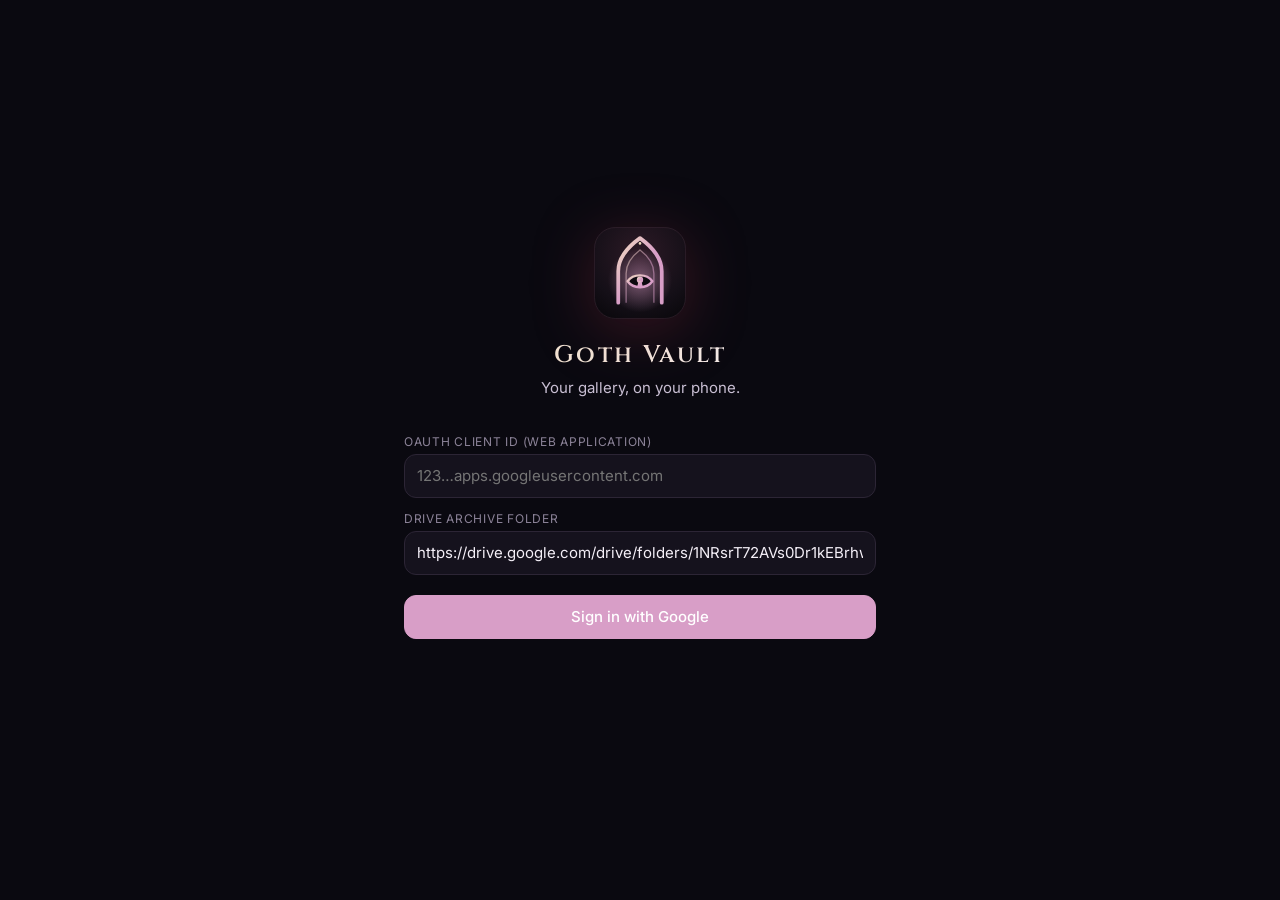
==== commit fd91b5f0: "Goth Vault 1.0.0: goth edition (1:1 core) — Android app io.github.turiddus.gothvault, Goth Atlas, li" ====
--- a/web_app/index.html
+++ b/web_app/index.html
@@ -3,8 +3,8 @@
 <head>
 <meta charset="utf-8">
 <meta name="viewport" content="width=device-width, initial-scale=1, viewport-fit=cover">
-<meta name="theme-color" content="#0c0a0f">
-<title>Character Vault</title>
+<meta name="theme-color" content="#0a0910">
+<title>Goth Vault</title>
 <link rel="manifest" href="manifest.webmanifest">
 <link rel="icon" href="icon-192.png">
 <link rel="apple-touch-icon" href="icon-192.png">
@@ -20,9 +20,9 @@
 </script>
 <style>
 :root{
-  --bg0:#0c0a0f;--bg1:#121016;--bg2:#18141d;--bg3:#201b26;--bg4:#29222f;
-  --border:#2a2330;--border2:#3b3243;--text:#efe9f2;--text2:#b8afc1;--text3:#7f768a;
-  --accent:#c4364f;--accent2:#d84b65;--accent-soft:#3a1b24;--gold:#d4ac62;--ok:#4cc38a;--warn:#e5a84a;--danger:#ec5b5b;--ai:#a48bff;
+  --bg0:#0a0910;--bg1:#110e17;--bg2:#15121d;--bg3:#1d1926;--bg4:#2a2233;
+  --border:#2c2535;--border2:#383042;--text:#f5f0f8;--text2:#c9bfd3;--text3:#8c8398;
+  --accent:#d89ec7;--accent2:#e6b3d6;--accent-soft:#33202f;--gold:#e4caa7;--ok:#8ee1d1;--warn:#e8b86a;--danger:#fa91a2;--ai:#a487ff;
   --r:14px;--safe-b:env(safe-area-inset-bottom,0px);--safe-t:env(safe-area-inset-top,0px);
 }
 *{box-sizing:border-box;-webkit-tap-highlight-color:transparent}
@@ -30,7 +30,7 @@
 button,input,select,textarea{font:inherit;color:inherit}
 button{cursor:pointer}
 .hidden{display:none!important}
-header.top{position:sticky;top:0;z-index:20;background:linear-gradient(var(--bg0) 75%,rgba(12,10,15,.85));padding:calc(10px + var(--safe-t)) 14px 8px;backdrop-filter:blur(8px)}
+header.top{position:sticky;top:0;z-index:20;background:linear-gradient(var(--bg0) 75%,rgba(10,9,16,.85));padding:calc(10px + var(--safe-t)) 14px 8px;backdrop-filter:blur(8px)}
 .brand{display:flex;align-items:center;gap:10px}
 .brand img{width:30px;height:30px;border-radius:8px}
 .brand h1{font:600 15px/1 Cinzel,serif;letter-spacing:.08em;margin:0;flex:1;white-space:nowrap;overflow:hidden;text-overflow:ellipsis}
@@ -172,7 +172,7 @@
 const SCOPE = "https://www.googleapis.com/auth/drive";
 const API = "https://www.googleapis.com/drive/v3";
 const UPLOAD = "https://www.googleapis.com/upload/drive/v3";
-const DEFAULT_ROOT = "";
+const DEFAULT_ROOT = "https://drive.google.com/drive/folders/1NRsrT72AVs0Dr1kEBrhwNAbF-ugr1713";
 const INDEX_NAME = "indice_web.json.gz";
 const PAGE = 120;
 const GROUPS = {donna: "Women", uomo: "Men", altro: "Creatures and others"};
@@ -210,7 +210,7 @@
 function logoSvg(size, cls=""){
   const n = ++logoSeq, g = "cvlg" + n, bg = "cvlb" + n, gl = "cvlw" + n;
   return `<svg class="cv-logo ${cls}" width="${size}" height="${size}" viewBox="0 0 512 512" aria-hidden="true">
-    <defs><linearGradient id="${g}" x1="0" y1="0" x2=".9" y2="1"><stop offset="0" stop-color="#ead08f"/><stop offset=".55" stop-color="#d4ac62"/><stop offset="1" style="stop-color:var(--accent)"/></linearGradient>
+    <defs><linearGradient id="${g}" x1="0" y1="0" x2=".9" y2="1"><stop offset="0" stop-color="#f0dcc0"/><stop offset=".55" stop-color="#d89ec7"/><stop offset="1" style="stop-color:var(--accent)"/></linearGradient>
       <radialGradient id="${bg}" cx=".5" cy=".3" r=".8"><stop offset="0" stop-color="#2d1a26"/><stop offset=".7" stop-color="#140f17"/><stop offset="1" stop-color="#0a080c"/></radialGradient>
       <radialGradient id="${gl}" cx=".5" cy=".58" r=".35"><stop offset="0" style="stop-color:var(--accent)" stop-opacity=".5"/><stop offset="1" style="stop-color:var(--accent)" stop-opacity="0"/></radialGradient></defs>
     <rect x="12" y="12" width="488" height="488" rx="112" fill="url(#${bg})"/>
@@ -221,7 +221,7 @@
     <path class="lg-draw lg-d3" pathLength="1" d="M112 414 H400" fill="none" stroke="url(#${g})" stroke-width="20" stroke-linecap="round"/>
     <g class="lg-eye"><path d="M190 300 C220 258 292 258 322 300 C292 342 220 342 190 300 Z" fill="#0d0a10" stroke="url(#${g})" stroke-width="13" stroke-linejoin="round"/>
       <circle cx="256" cy="292" r="17" fill="url(#${g})"/><path d="M248 298 L242 326 H270 L264 298 Z" fill="url(#${g})"/></g>
-    <circle class="lg-star" cx="256" cy="98" r="7" fill="#ead08f"/></svg>`;
+    <circle class="lg-star" cx="256" cy="98" r="7" fill="#f0dcc0"/></svg>`;
 }
 
 /* ============================================================= accesso Google */
@@ -299,6 +299,12 @@
   document.body.appendChild(b);
 }
 
+/* 9.1: images and videos counted separately everywhere a total is shown */
+function mediaCount(list){
+  const v = (list || []).filter(x => x.mt === "video").length, n = (list || []).length - v;
+  const f = x => x.toLocaleString("en-US");
+  return `${f(n)} ${n === 1 ? "image" : "images"} · ${f(v)} ${v === 1 ? "video" : "videos"}`;
+}
 /* ============================================================= Drive */
 async function children(parent, name, folders, fresh=false){
   let q = `'${parent}' in parents and trashed=false`;
@@ -312,7 +318,7 @@
   if (S.folders) return S.folders;
   const root = rootId();
   const web = (await children(root, "web", true))[0];
-  if (!web) throw new Error("The archive has no web index yet. Open Character Vault on the desktop and wait for its first publication.");
+  if (!web) throw new Error("The archive has no web index yet. Open Goth Vault on the desktop and wait for its first publication.");
   const mod = (await children(web.id, "modifiche", true))[0];
   S.folders = {root, web: web.id, modifiche: mod ? mod.id : ""};
   return S.folders;
@@ -426,7 +432,7 @@
     <div class="viewer"><img id="pimg" alt=""><div class="spin" id="pspin">loading…</div></div>
     <div class="info"><h3><span>${esc(f.name)}</span></h3>
       <div class="meta">Uploaded on ${new Date(f.createdTime).toLocaleString("en-US")}${f.size ? ` · ${f.size >= 1e6 ? (f.size / 1e6).toFixed(1) + " MB" : Math.max(1, Math.round(f.size / 1e3)) + " KB"}` : ""}</div>
-      <div class="banner"><span>⏳ Awaiting desktop processing: when Character Vault opens on a desktop, the asset is imported, recognized and described by Codex, then appears here as a complete record.</span></div></div>`;
+      <div class="banner"><span>⏳ Awaiting desktop processing: when Goth Vault opens on a desktop, the asset is imported, recognized and described by Codex, then appears here as a complete record.</span></div></div>`;
   document.body.appendChild(d); document.body.style.overflow = "hidden";
   history.pushState({detail: id}, "");
   $("#pback").onclick = () => history.back();
@@ -749,7 +755,7 @@
 /* ============================================================= interfaccia */
 function headerHtml(title){
   const idx = S.index;
-  const sub = idx ? `${idx.images.length.toLocaleString("en-US")} images · updated ${new Date(idx.generated).toLocaleString("en-US", {day:"2-digit", month:"2-digit", hour:"2-digit", minute:"2-digit"})} by ${esc(idx.machine)}` : "";
+  const sub = idx ? `${mediaCount(idx.images)} · updated ${new Date(idx.generated).toLocaleString("en-US", {day:"2-digit", month:"2-digit", hour:"2-digit", minute:"2-digit"})} by ${esc(idx.machine)}` : "";
   const nf = activeFilterChips().length;
   return `<header class="top">
     <div class="brand">${logoSvg(30)}<h1>${esc(title)}<small>${sub}</small></h1>
@@ -764,12 +770,12 @@
   const b = (id, label, icon, on) => `<button data-tab="${id}" class="${on ? "on" : ""}">${ico(icon)}<span>${label}</span></button>`;
   return `<nav class="tabs">${b("gallery", "Gallery", "grid", v === "gallery")}${b("people", "Characters", "users", v === "people" || v === "person")}
     <button data-tab="add" class="add"><span class="ic">${ico("plus")}</span><span>Add</span></button>
-    ${b("studio", "Studio", "layers", v === "studio")}${b("stats", "Stats", "search", v === "stats")}${b("genesis", "Genesis", "image", v === "genesis")}${b("settings", "Settings", "cog", v === "settings")}</nav>`;
+    ${b("studio", "Studio", "layers", v === "studio")}${b("stats", "Stats", "search", v === "stats")}${b("atlas", "Atlas", "image", v === "atlas" || v === "genesis")}${b("settings", "Settings", "cog", v === "settings")}</nav>`;
 }
 function render(){
   const app = $("#app");
   if (!clientId() || !localStorage.getItem("cv_logged")) { app.innerHTML = loginHtml(); bindLogin(); return; }
-  if (!S.index) { app.innerHTML = `<div class="login">${logoSvg(96, "anim")}<h1>Character Vault</h1><p id="msg">Loading archive…</p></div>`; return; }
+  if (!S.index) { app.innerHTML = `<div class="login">${logoSvg(96, "anim")}<h1>Goth Vault</h1><p id="msg">Loading archive…</p></div>`; return; }
   const route = parseRoute();
   S.view = route.view;
   if (route.view === "stats") return renderUltimateStats();
@@ -780,6 +786,7 @@
   if (route.view === "thing") return renderThing(route.arg);
   if (route.view === "add") return renderAdd();
   if (route.view === "settings") return renderSettings();
+  if (route.view === "atlas") return window.renderAtlas ? window.renderAtlas() : go("#/genesis");
   if (route.view === "genesis") return renderGenesis();
   if (route.view === "live-log") return renderLiveLog();
   renderGallery();
@@ -806,8 +813,8 @@
 }
 let currentBase = [], currentTitle = "";
 function renderGallery(){
-  currentBase = S.index.images; currentTitle = "Character Vault";
-  mountPage(`${pendingBanner()}${pendingHtml()}<div class="status" id="status"></div><div class="grid" id="grid"></div><div class="sentinel" id="sentinel"></div>`, "Character Vault");
+  currentBase = S.index.images; currentTitle = "Goth Vault";
+  mountPage(`${pendingBanner()}${pendingHtml()}<div class="status" id="status"></div><div class="grid" id="grid"></div><div class="sentinel" id="sentinel"></div>`, "Goth Vault");
   bindPending();
   renderListOnly();
 }
@@ -822,7 +829,7 @@
   grid.querySelectorAll("img[src]").forEach(i => { if (i.src.startsWith("blob:")) URL.revokeObjectURL(i.src); });
   S.list = filtered(currentBase); S.shown = 0; grid.innerHTML = "";
   const st = $("#status");
-  if (st) st.innerHTML = `<span>${S.list.length.toLocaleString("en-US")} results</span><span>${S.query ? "" : (S.filters.sort === "old" ? "oldest first" : S.filters.sort === "rating" ? "by rating" : S.filters.sort === "title" ? "by title" : "newest first")}</span>`;
+  if (st) st.innerHTML = `<span>${S.list.length.toLocaleString("en-US")} results${(() => { const v = S.list.filter(x => x.mt === "video").length; return v && v < S.list.length ? ` · ${mediaCount(S.list)}` : ""; })()}</span><span>${S.query ? "" : (S.filters.sort === "old" ? "oldest first" : S.filters.sort === "rating" ? "by rating" : S.filters.sort === "title" ? "by title" : "newest first")}</span>`;
   if (!S.list.length) grid.innerHTML = `<div class="empty" style="grid-column:1/-1">No images.</div>`;
   more();
   const fl = $("#flush"); if (fl) fl.onclick = async () => { await flushOps(); render(); };
@@ -1089,7 +1096,8 @@
       : (S.index.images||[]).filter(x=>x.mt!=="video"&&!x.p&&!x.o).length;
     body=`${mediaPending>0?`<div class="banner"><span>${mediaPending} images are indexed but their original or preview has not yet been uploaded from the desktop to Drive. They will become available after the next completed archive media sync.</span></div>`:''}<div class="viz-kpis">
       <div class="viz-kpi"><strong>${all.length.toLocaleString()}</strong><span>Subjects indexed</span></div>
-      <div class="viz-kpi"><strong>${Number(stats.analyzed_images||0).toLocaleString()}</strong><span>Images indexed</span></div>
+      <div class="viz-kpi"><strong>${(S.index.images||[]).filter(x=>x.mt!=="video").length.toLocaleString()}</strong><span>Images</span></div>
+      <div class="viz-kpi"><strong>${(S.index.images||[]).filter(x=>x.mt==="video").length.toLocaleString()}</strong><span>Videos</span></div>
       <div class="viz-kpi"><strong>${(100*both/Math.max(1,all.length)).toFixed(1)}%</strong><span>Hair + eyes coverage</span></div>
       <div class="viz-kpi"><strong>${Number(stats.manual_corrections||0)}</strong><span>Manual corrections</span></div></div>
       <div class="panel"><div class="row"><h4 style="flex:1">Visual attribute analysis</h4><select id="u-viz-field" style="max-width:210px">
@@ -1349,11 +1357,11 @@
   const inbox = S.index.inbox;
   mountPage(`<div class="section-title"><h2>Add images</h2></div>
     <div class="panel"><h4>From your phone to the gallery</h4>
-      <div class="muted">Photos appear immediately under Awaiting desktop processing. When Character Vault opens on a desktop, they are imported, recognized and described by Codex and become complete records.</div>
+      <div class="muted">Photos appear immediately under Awaiting desktop processing. When Goth Vault opens on a desktop, they are imported, recognized and described by Codex and become complete records.</div>
       ${inbox ? `<div class="row" style="margin-top:14px"><label class="btn primary">${ico("image")} Choose from gallery<input id="pick" type="file" accept="image/*,video/*" multiple hidden></label>
         <label class="btn">${ico("camera")} Take photo<input id="shot" type="file" accept="image/*" capture="environment" hidden></label></div>
         ${NATIVE ? `<div class="row"><button class="btn wide" id="ncrop">${ico("edit")} Upload with a cover crop</button></div>
-        <div class="muted">The full original is always uploaded. The frame you choose (face detection proposes a medium close-up) becomes only the gallery cover, exactly like a crop chosen on the desktop. You can also use Share › Character Vault from other apps.</div>` : ""}`
+        <div class="muted">The full original is always uploaded. The frame you choose (face detection proposes a medium close-up) becomes only the gallery cover, exactly like a crop chosen on the desktop. You can also use Share › Goth Vault from other apps.</div>` : ""}`
         : `<div class="banner" style="margin-top:12px"><span>Set the source folder in Import › Google Drive on the desktop, then wait for the next publication.</span></div>`}
     </div><div id="uploads"></div>`, "Add");
   const handle = e => uploadFiles([...e.target.files], inbox);
@@ -1429,7 +1437,11 @@
   mountPage(`<div class="section-title"><h2>Settings</h2></div>
     <div class="panel"><h4>Archive</h4><div class="muted">${S.index.images.length.toLocaleString("en-US")} assets · ${S.index.entities.length} characters · ${S.index.things.length} catalog records<br>Index generated by ${esc(S.index.machine)} on ${new Date(S.index.generated).toLocaleString("en-US")}${S.index.missing_thumbs ? `<p>${S.index.missing_thumbs} cropped previews still awaiting publication by the desktop.</p>` : ""}</div>
       <div class="row"><button class="btn" id="sref">${ico("refresh")} Refresh now</button></div></div>
-    <div class="panel"><h4>Android synchronization · 9.0.5</h4>
+    ${(() => { const h = S.index.health || {}; if (!h.checked) return "";
+      const al = h.alerts || [];
+      return `<div class="panel"><h4>Archive health</h4><div class="${al.length ? "lb-warn" : "muted"}">${al.length ? "⚠ " + al.map(esc).join(" · ") : "✓ All good"}</div>
+        <div class="muted">${(h.lines || []).map(esc).join("<br>")}<br>Checked ${esc(String(h.checked).replace("T", " ").slice(0, 16))} UTC on the PC</div></div>`; })()}
+    <div class="panel"><h4>Android synchronization · Goth Vault 1.0.0</h4>
       <div class="muted">Checks for new gallery content and portrait-crop bundles every 40 seconds while the Android app is open. Incoming uploads go to the folder configured in the published Drive index.</div>
       <div class="muted" style="margin-top:8px">Gallery: ${S.index.images.length} records · cropped previews: ${S.index.images.filter(x => Array.isArray(x.k) && x.k.length === 3).length} · pending crops: ${Number(S.index.missing_thumbs || 0)}</div></div>
     <div class="panel"><h4>Desktop General Log</h4><div class="muted">Read-only activity from your home PC, updated through your private Drive archive about every 30 seconds while the desktop is running. Sensitive details are hidden.</div>
@@ -1450,7 +1462,7 @@
 
 /* ----------------------------------------------------------- primo accesso */
 function loginHtml(){
-  return `<div class="login">${logoSvg(96, "anim")}<h1>Character Vault</h1><p>Your gallery, on your phone.</p>
+  return `<div class="login">${logoSvg(96, "anim")}<h1>Goth Vault</h1><p>Your gallery, on your phone.</p>
     ${NATIVE ? "" : `<label>OAuth client ID (Web application)</label><input class="txt" id="lcid" placeholder="123…apps.googleusercontent.com" value="${esc(clientId())}">`}
     <label>Drive archive folder</label><input class="txt" id="lroot" value="${esc(localStorage.getItem("cv_root") || DEFAULT_ROOT)}">
     <button class="btn primary wide" id="lgo" style="margin-top:20px">Sign in with Google</button>
@@ -1532,5 +1544,7 @@
 <script src="lab904.js"></script>
 <script src="genesis_phone83.js"></script>
 <script src="studio90.js"></script>
+<script src="goth_atlas.js"></script>
+<script src="gothatlas_phone.js"></script>
 </body>
 </html>
--- a/web_app/ui72.css
+++ b/web_app/ui72.css
@@ -19,7 +19,7 @@
 @keyframes cvTwinkle{0%,100%{opacity:1}50%{opacity:.35}}
 .brand h1{background:linear-gradient(90deg,var(--text) 55%,var(--gold));-webkit-background-clip:text;background-clip:text;color:transparent}
 .brand h1 small{-webkit-text-fill-color:var(--text3)}
-.login h1{background:linear-gradient(90deg,#ead08f,var(--text),#ead08f);background-size:200% 100%;-webkit-background-clip:text;background-clip:text;color:transparent;animation:cvShine 6s linear infinite}
+.login h1{background:linear-gradient(90deg,#f0dcc0,var(--text),#f0dcc0);background-size:200% 100%;-webkit-background-clip:text;background-clip:text;color:transparent;animation:cvShine 6s linear infinite}
 @keyframes cvShine{to{background-position:-200% 0}}
 
 /* ------------------------------------------------------------------ modern touches (also harmless in classic) */
@@ -243,3 +243,33 @@
 .lb-side{display:flex;flex-direction:column;gap:8px}
 .lb-grid{flex-wrap:wrap;overflow:visible}
 .lb-warn{margin-top:6px;padding:8px 10px;border-radius:10px;background:rgba(229,168,74,.14);color:var(--warn,#e5a84a)}
+/* 9.1.0 Image Studio */
+.lb-presets{margin:10px 0;border:1px solid var(--line,#ddd);border-radius:12px;padding:8px 10px}
+.lb-presets summary{cursor:pointer;font-weight:600}
+.lb-presets .row{display:flex;gap:8px;margin:8px 0}
+.lb-presets .row .txt{flex:1;min-width:0}
+.lb-chips{max-height:260px;overflow:auto}
+.lb-grid2{display:grid;grid-template-columns:repeat(auto-fit,minmax(110px,1fr));gap:8px}
+.lb-final pre{white-space:pre-wrap;font-size:12px;max-height:240px;overflow:auto}
+.lb-big{margin:12px 0;text-align:center}
+.lb-big img{max-width:100%;max-height:70vh;border-radius:12px;display:block;margin:0 auto 8px}
+/* Goth Vault 1.0 — Goth Atlas */
+.gv-hero{padding:14px 14px 4px}
+.gv-hero h2{font:600 26px/1.1 Cinzel,Georgia,serif;letter-spacing:.06em;margin:4px 0 2px;color:var(--text)}
+.gv-go{width:100%;min-height:64px;font:600 19px Cinzel,Georgia,serif;letter-spacing:.12em;margin:12px 0 6px;background:linear-gradient(110deg,#b778ae,#7e66ca);color:#120c18;border:0;border-radius:16px}
+.gv-kpis{display:grid;grid-template-columns:repeat(3,1fr);gap:8px;margin:8px 0}
+.gv-kpis div{background:var(--bg3);border:1px solid var(--border);border-radius:12px;padding:10px}
+.gv-kpis b{display:block;font:600 20px Cinzel,Georgia,serif;color:var(--ok)}
+.gv-kpis small{color:var(--text3);font-size:11px}
+.gv-rings{display:flex;gap:10px;justify-content:space-around;margin:12px 0}
+.gv-ring{text-align:center;font-size:11px;color:var(--text2)}
+.gv-ring>div{width:84px;height:84px;border-radius:50%;margin:0 auto 6px;display:grid;place-items:center;background:radial-gradient(closest-side,var(--bg2) 76%,transparent 78%),conic-gradient(var(--accent) calc(var(--p)*1%),var(--bg4) 0);transition:background .6s}
+.gv-ring b{font:600 17px Cinzel,Georgia,serif;color:var(--text)}
+.gv-tl{display:flex;align-items:flex-end;gap:2px;height:80px;margin:6px 0 10px}
+.gv-tl i{flex:1;height:max(2px,var(--h));background:var(--ai);border-radius:3px 3px 0 0;transition:height .6s}
+.gv-tl i:last-child{background:var(--accent)}
+.gv-bar{display:grid;grid-template-columns:42% 1fr 34px;align-items:center;gap:8px;margin:4px 0;font-size:12px}
+.gv-bar span{white-space:nowrap;overflow:hidden;text-overflow:ellipsis;color:var(--text2);text-align:right}
+.gv-bar i{display:block;height:10px;border-radius:6px;background:linear-gradient(90deg,var(--accent),var(--ai));width:var(--w);transition:width .6s}
+.gv-bar b{color:var(--text);font-weight:600}
+h5{margin:14px 0 4px;color:var(--gold);font:600 11px Inter;letter-spacing:.11em;text-transform:uppercase}
